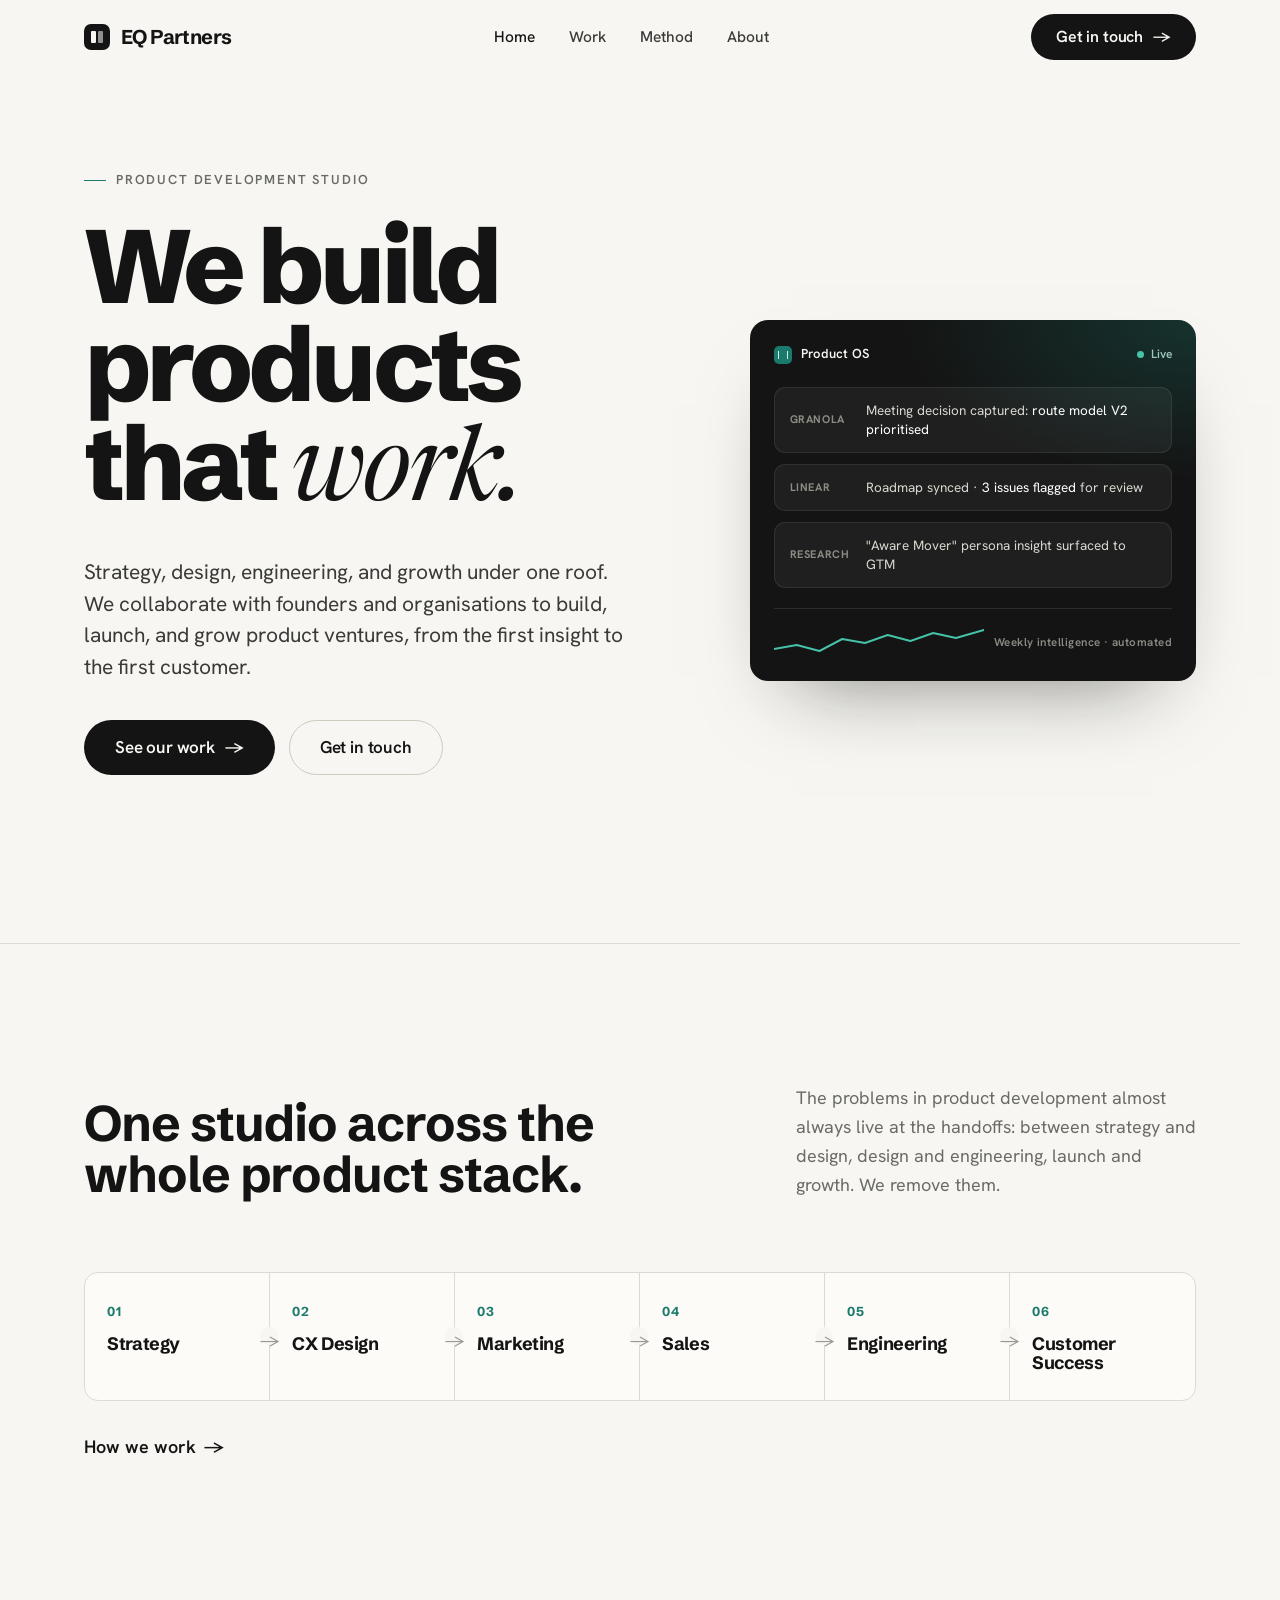
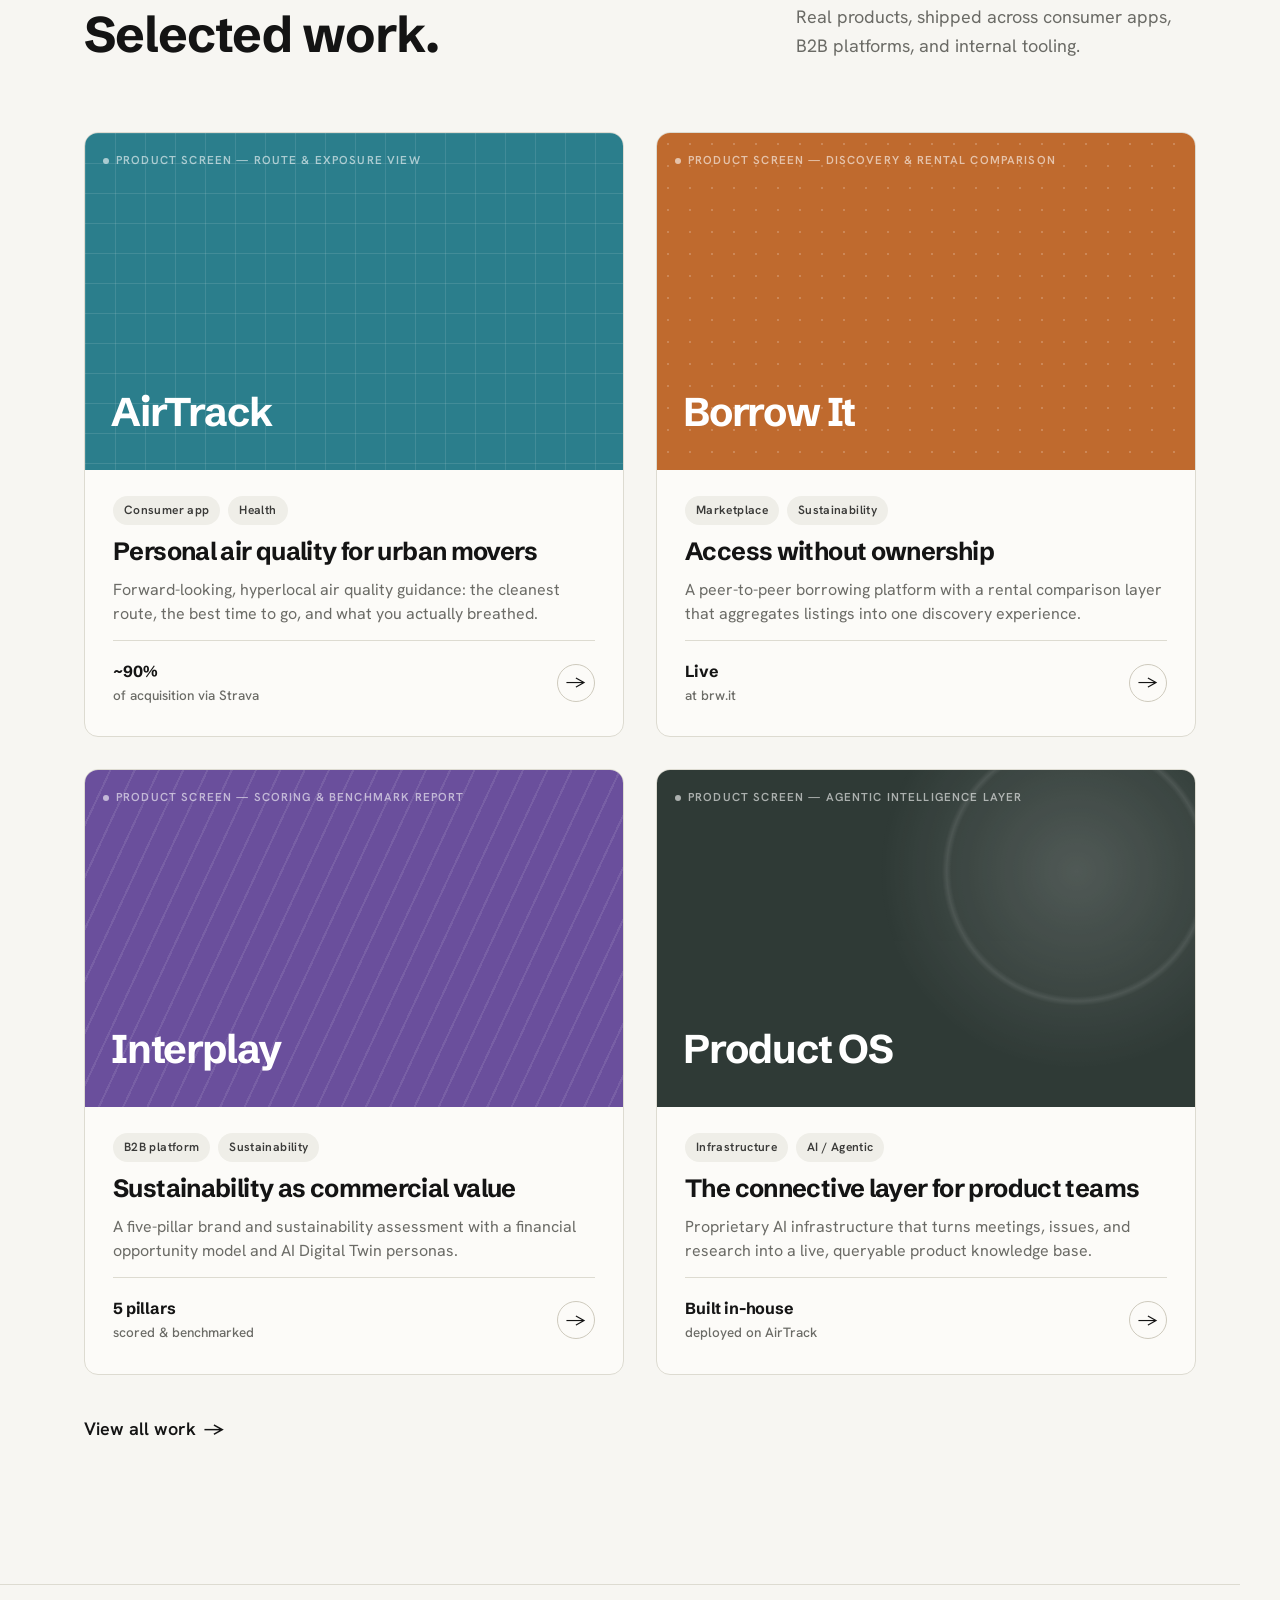
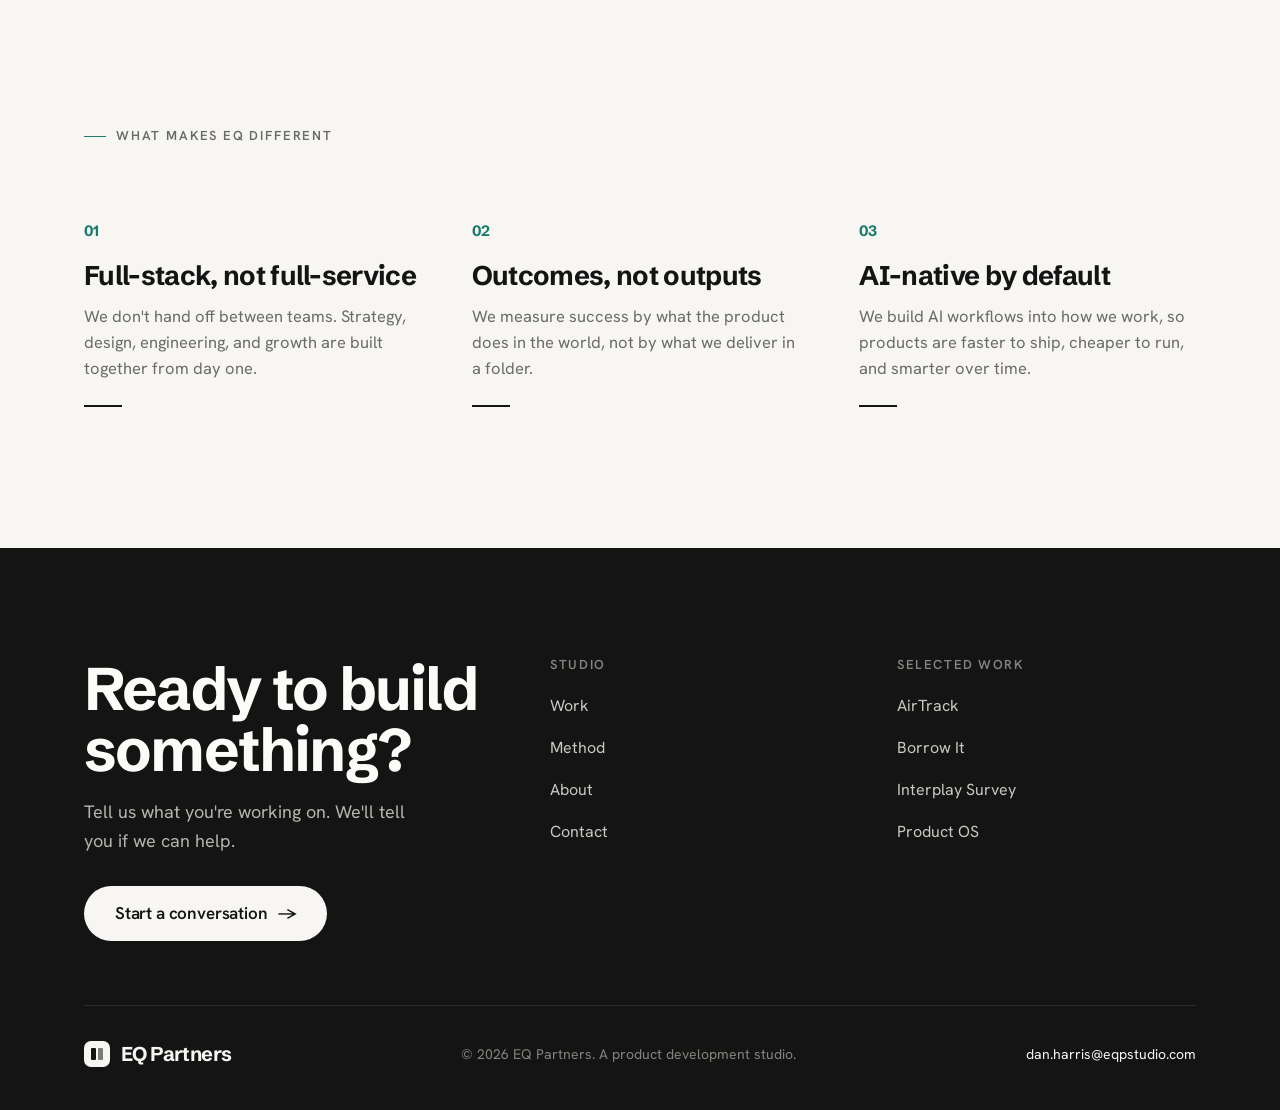
==== EQ Partners/index.html @ 083a10ff "Remove all em dashes from copy across all pages Replace with commas, colons, semicolons, or parenthe" ====
<!DOCTYPE html>
<html lang="en">
<head>
<meta charset="UTF-8" />
<meta name="viewport" content="width=device-width, initial-scale=1.0" />
<title>EQ Partners | Product Development Studio</title>
<meta name="description" content="EQ Partners is a product development studio. We collaborate with founders and organisations to build, launch, and grow product ventures, from the first insight to the first customer." />
<link rel="preconnect" href="https://fonts.googleapis.com" />
<link rel="preconnect" href="https://fonts.gstatic.com" crossorigin />
<link href="https://fonts.googleapis.com/css2?family=Schibsted+Grotesk:wght@400;500;600;700;800&family=Hanken+Grotesk:wght@400;500;600;700&family=Newsreader:ital,opsz,wght@1,6..72,400;1,6..72,500&display=swap" rel="stylesheet" />
<link rel="stylesheet" href="styles.css" />
<style>
/* ---------- HERO ---------- */
.hero { padding-top: clamp(40px, 7vw, 86px); padding-bottom: clamp(56px, 8vw, 104px); }
.hero-grid { display: grid; grid-template-columns: 1.32fr 1fr; gap: clamp(40px, 6vw, 88px); align-items: center; }
.hero h1 { font-size: clamp(46px, 8.2vw, 104px); font-weight: 800; letter-spacing: -0.045em; line-height: 0.95; margin: 26px 0 0; }
.hero h1 .em { font-family: var(--serif); font-style: italic; font-weight: 400; letter-spacing: -0.02em; }
.hero .sub { font-size: clamp(18px, 2.1vw, 21px); color: var(--ink-2); max-width: 46ch; margin-top: 30px; line-height: 1.5; }
.hero .cta-row { display: flex; gap: 14px; margin-top: 38px; flex-wrap: wrap; }
.hero .trust { margin-top: 42px; display: flex; align-items: center; gap: 14px; flex-wrap: wrap; font-size: 14.5px; color: var(--ink-3); }
.hero .trust .dot { width: 7px; height: 7px; border-radius: 50%; background: var(--accent); box-shadow: 0 0 0 4px var(--accent-soft); }
.hero .trust b { color: var(--ink-2); font-weight: 600; }

/* abstract Product OS panel */
.os-panel {
  background: var(--ink); color: var(--paper); border-radius: 18px;
  padding: 24px; box-shadow: 0 40px 80px -44px rgba(20,20,20,.55);
  position: relative; overflow: hidden;
}
.os-panel::after { content: ""; position: absolute; inset: 0; background: radial-gradient(120% 80% at 100% 0%, rgba(26,122,107,.30), transparent 55%); pointer-events: none; }
.os-head { display: flex; align-items: center; justify-content: space-between; position: relative; z-index: 1; }
.os-head .t { display: flex; align-items: center; gap: 9px; font-size: 13px; font-weight: 600; letter-spacing: .02em; }
.os-head .t .ic { width: 18px; height: 18px; border-radius: 5px; background: var(--accent); position: relative; }
.os-head .t .ic::before { content:""; position:absolute; inset:5px 4px; border-left:1.5px solid #fff; border-right:1.5px solid #fff; opacity:.85; }
.os-live { display: flex; align-items: center; gap: 7px; font-size: 12px; color: #9fc7bd; font-weight: 600; }
.os-live .pulse { width: 7px; height: 7px; border-radius: 50%; background: #46c2a8; box-shadow: 0 0 0 0 rgba(70,194,168,.6); animation: pulse 2.4s infinite; }
@keyframes pulse { 0%{box-shadow:0 0 0 0 rgba(70,194,168,.55)} 70%{box-shadow:0 0 0 8px rgba(70,194,168,0)} 100%{box-shadow:0 0 0 0 rgba(70,194,168,0)} }
.os-rows { margin-top: 22px; display: flex; flex-direction: column; gap: 11px; position: relative; z-index: 1; }
.os-row { display: flex; align-items: center; gap: 12px; padding: 13px 15px; background: rgba(255,255,255,.05); border: 1px solid rgba(255,255,255,.08); border-radius: 11px; }
.os-row .src { font-size: 11px; font-weight: 700; letter-spacing: .05em; color: #8c8c84; width: 64px; flex: none; text-transform: uppercase; }
.os-row .txt { font-size: 13.5px; color: #d8d7cf; line-height: 1.4; }
.os-row .txt em { font-style: normal; color: #fff; }
.os-foot { margin-top: 20px; padding-top: 18px; border-top: 1px solid rgba(255,255,255,.10); display: flex; align-items: center; gap: 10px; position: relative; z-index: 1; }
.os-spark { flex: 1; height: 30px; }
.os-foot .label { font-size: 11.5px; color: #8c8c84; font-weight: 600; letter-spacing: .04em; }

/* ---------- METHOD PREVIEW ---------- */
.pipeline { display: grid; grid-template-columns: repeat(6, 1fr); gap: 0; margin-top: 16px; border: 1px solid var(--line); border-radius: var(--radius); overflow: hidden; background: var(--white); }
.pipe-step { padding: 28px 22px; border-right: 1px solid var(--line); position: relative; transition: background .3s; }
.pipe-step:last-child { border-right: 0; }
.pipe-step:hover { background: var(--paper-2); }
.pipe-step .n { font-family: var(--display); font-size: 13px; font-weight: 700; color: var(--accent); letter-spacing: .04em; }
.pipe-step h4 { font-size: 18px; margin-top: 14px; letter-spacing: -0.02em; }
.pipe-step .arrow-c { position: absolute; right: -9px; top: 50%; transform: translateY(-50%); z-index: 2; width: 18px; height: 18px; border-radius: 50%; background: var(--paper); display: grid; place-items: center; color: var(--ink-4); }
.pipe-step:last-child .arrow-c { display: none; }

/* ---------- DIFFERENTIATORS ---------- */
.diffs { display: grid; grid-template-columns: repeat(3, 1fr); gap: clamp(28px, 4vw, 56px); }
.diff .dn { font-family: var(--display); font-weight: 700; font-size: 15px; color: var(--accent); }
.diff h3 { font-size: clamp(22px, 2.4vw, 27px); margin-top: 18px; letter-spacing: -0.025em; line-height: 1.1; }
.diff p { color: var(--ink-3); margin-top: 14px; font-size: 16.5px; line-height: 1.55; }
.diff .hr { height: 2px; width: 38px; background: var(--ink); margin-top: 24px; }

@media (max-width: 980px) {
  .hero-grid { grid-template-columns: 1fr; }
  .os-panel { max-width: 460px; }
  .pipeline { grid-template-columns: repeat(3, 1fr); }
  .pipe-step:nth-child(3) .arrow-c { display: none; }
  .pipe-step:nth-child(3n) { border-right: 0; }
  .diffs { grid-template-columns: 1fr; gap: 40px; }
}
@media (max-width: 560px) {
  .pipeline { grid-template-columns: repeat(2, 1fr); }
  .pipe-step:nth-child(2n) { border-right: 0; }
  .pipe-step .arrow-c { display: none; }
}
</style>
</head>
<body>

<!-- ============ HEADER ============ -->
<header class="site-header">
  <nav class="nav wrap">
    <a class="brand" href="index.html" aria-label="EQ Partners home">
      <span class="mark" aria-hidden="true"></span> EQ Partners
    </a>
    <div class="nav-links">
      <a class="navitem active" href="index.html">Home</a>
      <a class="navitem" href="work.html">Work</a>
      <a class="navitem" href="method.html">Method</a>
      <a class="navitem" href="about.html">About</a>
    </div>
    <div class="nav-right">
      <a class="btn btn-primary" href="contact.html">Get in touch <span class="arrow">→</span></a>
      <button class="nav-toggle" aria-label="Toggle menu"><span></span></button>
    </div>
  </nav>
</header>

<main>

<!-- ============ HERO ============ -->
<section class="hero wrap" data-screen-label="Home — Hero">
  <div class="hero-grid">
    <div class="hero-copy">
      <span class="eyebrow reveal">Product Development Studio</span>
      <h1 class="reveal" data-delay="1">We build products that <span class="em">work.</span></h1>
      <p class="sub reveal" data-delay="2">Strategy, design, engineering, and growth under one roof. We collaborate with founders and organisations to build, launch, and grow product ventures, from the first insight to the first customer.</p>
      <div class="cta-row reveal" data-delay="3">
        <a class="btn btn-primary btn-lg" href="work.html">See our work <span class="arrow">→</span></a>
        <a class="btn btn-ghost btn-lg" href="contact.html">Get in touch</a>
      </div>
      <div class="trust reveal" data-delay="4">
        <span class="dot"></span>
        <span>Selected work: <b>Borrow It · AirTrack · Interplay · Product OS</b></span>
      </div>
    </div>

    <div class="hero-visual reveal" data-delay="2">
      <div class="os-panel" aria-hidden="true">
        <div class="os-head">
          <div class="t"><span class="ic"></span> Product OS</div>
          <div class="os-live"><span class="pulse"></span> Live</div>
        </div>
        <div class="os-rows">
          <div class="os-row"><span class="src">Granola</span><span class="txt">Meeting decision captured: <em>route model V2 prioritised</em></span></div>
          <div class="os-row"><span class="src">Linear</span><span class="txt">Roadmap synced · <em>3 issues flagged</em> for review</span></div>
          <div class="os-row"><span class="src">Research</span><span class="txt">"Aware Mover" persona insight surfaced to GTM</span></div>
        </div>
        <div class="os-foot">
          <svg class="os-spark" viewBox="0 0 240 30" preserveAspectRatio="none">
            <polyline fill="none" stroke="#46c2a8" stroke-width="2" stroke-linecap="round" stroke-linejoin="round"
              points="0,22 26,18 52,24 78,12 104,16 130,8 156,14 182,6 208,11 240,3" />
          </svg>
          <span class="label">Weekly intelligence · automated</span>
        </div>
      </div>
    </div>
  </div>
</section>

<hr class="divider wrap" style="max-width:var(--maxw)" />

<!-- ============ METHOD PREVIEW ============ -->
<section class="section wrap" data-screen-label="Home — Method">
  <div class="sec-head">
    <h2 class="reveal">One studio across the whole product stack.</h2>
    <p class="lead reveal" data-delay="1">The problems in product development almost always live at the handoffs: between strategy and design, design and engineering, launch and growth. We remove them.</p>
  </div>
  <div class="pipeline reveal" data-delay="1">
    <div class="pipe-step"><div class="n">01</div><h4>Strategy</h4><div class="arrow-c">→</div></div>
    <div class="pipe-step"><div class="n">02</div><h4>CX Design</h4><div class="arrow-c">→</div></div>
    <div class="pipe-step"><div class="n">03</div><h4>Marketing</h4><div class="arrow-c">→</div></div>
    <div class="pipe-step"><div class="n">04</div><h4>Sales</h4><div class="arrow-c">→</div></div>
    <div class="pipe-step"><div class="n">05</div><h4>Engineering</h4><div class="arrow-c">→</div></div>
    <div class="pipe-step"><div class="n">06</div><h4>Customer Success</h4></div>
  </div>
  <div style="margin-top:32px" class="reveal"><a class="tlink" href="method.html">How we work <span class="arrow">→</span></a></div>
</section>

<!-- ============ SELECTED WORK ============ -->
<section class="section wrap" style="padding-top:0" data-screen-label="Home — Work">
  <div class="sec-head">
    <h2 class="reveal">Selected work.</h2>
    <p class="lead reveal" data-delay="1">Real products, shipped across consumer apps, B2B platforms, and internal tooling.</p>
  </div>
  <div class="work-grid">

    <a class="work-card reveal" href="airtrack.html" style="--prod:var(--airtrack)" data-delay="1">
      <div class="work-thumb">
        <span class="ph-label">Product screen — route &amp; exposure view</span>
        <div class="thumb-art art-grid"></div>
        <span class="wm">AirTrack</span>
      </div>
      <div class="work-body">
        <div class="work-tags"><span class="tag">Consumer app</span><span class="tag">Health</span></div>
        <h3>Personal air quality for urban movers</h3>
        <p class="desc">Forward-looking, hyperlocal air quality guidance: the cleanest route, the best time to go, and what you actually breathed.</p>
        <div class="work-foot">
          <span class="work-metric">~90%<span>of acquisition via Strava</span></span>
          <span class="go">→</span>
        </div>
      </div>
    </a>

    <a class="work-card reveal" href="work.html" style="--prod:var(--borrow)" data-delay="2">
      <div class="work-thumb">
        <span class="ph-label">Product screen — discovery &amp; rental comparison</span>
        <div class="thumb-art art-dots"></div>
        <span class="wm">Borrow It</span>
      </div>
      <div class="work-body">
        <div class="work-tags"><span class="tag">Marketplace</span><span class="tag">Sustainability</span></div>
        <h3>Access without ownership</h3>
        <p class="desc">A peer-to-peer borrowing platform with a rental comparison layer that aggregates listings into one discovery experience.</p>
        <div class="work-foot">
          <span class="work-metric">Live<span>at brw.it</span></span>
          <span class="go">→</span>
        </div>
      </div>
    </a>

    <a class="work-card reveal" href="work.html" style="--prod:var(--interplay)" data-delay="1">
      <div class="work-thumb">
        <span class="ph-label">Product screen — scoring &amp; benchmark report</span>
        <div class="thumb-art art-lines"></div>
        <span class="wm">Interplay</span>
      </div>
      <div class="work-body">
        <div class="work-tags"><span class="tag">B2B platform</span><span class="tag">Sustainability</span></div>
        <h3>Sustainability as commercial value</h3>
        <p class="desc">A five-pillar brand and sustainability assessment with a financial opportunity model and AI Digital Twin personas.</p>
        <div class="work-foot">
          <span class="work-metric">5 pillars<span>scored &amp; benchmarked</span></span>
          <span class="go">→</span>
        </div>
      </div>
    </a>

    <a class="work-card reveal" href="work.html" style="--prod:var(--os)" data-delay="2">
      <div class="work-thumb">
        <span class="ph-label">Product screen — agentic intelligence layer</span>
        <div class="thumb-art art-rings"></div>
        <span class="wm">Product OS</span>
      </div>
      <div class="work-body">
        <div class="work-tags"><span class="tag">Infrastructure</span><span class="tag">AI / Agentic</span></div>
        <h3>The connective layer for product teams</h3>
        <p class="desc">Proprietary AI infrastructure that turns meetings, issues, and research into a live, queryable product knowledge base.</p>
        <div class="work-foot">
          <span class="work-metric">Built in-house<span>deployed on AirTrack</span></span>
          <span class="go">→</span>
        </div>
      </div>
    </a>

  </div>
  <div style="margin-top:40px" class="reveal"><a class="tlink" href="work.html">View all work <span class="arrow">→</span></a></div>
</section>

<hr class="divider wrap" style="max-width:var(--maxw)" />

<!-- ============ DIFFERENTIATORS ============ -->
<section class="section wrap" data-screen-label="Home — Differentiators">
  <div class="sec-head">
    <span class="eyebrow reveal">What makes EQ different</span>
  </div>
  <div class="diffs">
    <div class="diff reveal" data-delay="1">
      <div class="dn">01</div>
      <h3>Full-stack, not full-service</h3>
      <p>We don't hand off between teams. Strategy, design, engineering, and growth are built together from day one.</p>
      <div class="hr"></div>
    </div>
    <div class="diff reveal" data-delay="2">
      <div class="dn">02</div>
      <h3>Outcomes, not outputs</h3>
      <p>We measure success by what the product does in the world, not by what we deliver in a folder.</p>
      <div class="hr"></div>
    </div>
    <div class="diff reveal" data-delay="3">
      <div class="dn">03</div>
      <h3>AI-native by default</h3>
      <p>We build AI workflows into how we work, so products are faster to ship, cheaper to run, and smarter over time.</p>
      <div class="hr"></div>
    </div>
  </div>
</section>

</main>

<!-- ============ FOOTER ============ -->
<footer class="site-footer">
  <div class="wrap">
    <div class="footer-top">
      <div class="footer-cta">
        <h2>Ready to build something?</h2>
        <p>Tell us what you're working on. We'll tell you if we can help.</p>
        <a class="btn btn-primary btn-lg" href="contact.html">Start a conversation <span class="arrow">→</span></a>
      </div>
      <div class="footer-col">
        <h4>Studio</h4>
        <ul>
          <li><a href="work.html">Work</a></li>
          <li><a href="method.html">Method</a></li>
          <li><a href="about.html">About</a></li>
          <li><a href="contact.html">Contact</a></li>
        </ul>
      </div>
      <div class="footer-col">
        <h4>Selected work</h4>
        <ul>
          <li><a href="airtrack.html">AirTrack</a></li>
          <li><a href="work.html">Borrow It</a></li>
          <li><a href="work.html">Interplay Survey</a></li>
          <li><a href="work.html">Product OS</a></li>
        </ul>
      </div>
    </div>
    <div class="footer-bottom">
      <a class="brand" href="index.html"><span class="mark" aria-hidden="true"></span> EQ Partners</a>
      <span>© 2026 EQ Partners. A product development studio.</span>
      <a href="mailto:dan.harris@eqpstudio.com">dan.harris@eqpstudio.com</a>
    </div>
  </div>
</footer>

<script src="site.js"></script>
</body>
</html>
---- EQ Partners/styles.css ----
/* =========================================================
   EQ Partners — shared stylesheet
   Type: Schibsted Grotesk (display) · Hanken Grotesk (body)
         · Newsreader italic (editorial)
   ========================================================= */

:root {
  /* Core palette */
  --ink:        #141414;
  --ink-2:      #3a3a38;
  --ink-3:      #6b6b66;
  --ink-4:      #9a9a92;
  --paper:      #f7f6f2;
  --paper-2:    #efeee8;
  --paper-3:    #e6e4dc;
  --line:       #dddbd1;
  --line-2:     #cecabd;
  --white:      #fcfbf8;

  /* Accent — muted teal */
  --accent:     #1a7a6b;
  --accent-ink: #0f5a4e;
  --accent-soft:#e2efe9;

  /* Per-product hues */
  --borrow:   #bf6a2e;   /* warm amber  */
  --airtrack: #2b7e8c;   /* air cyan    */
  --interplay:#6a4f9c;   /* plum        */
  --os:       #2f3a36;   /* graphite    */

  /* Type */
  --display: "Schibsted Grotesk", system-ui, sans-serif;
  --body:    "Hanken Grotesk", system-ui, sans-serif;
  --serif:   "Newsreader", Georgia, serif;

  /* Layout */
  --maxw: 1240px;
  --gut:  clamp(20px, 5vw, 64px);
  --radius: 14px;

  --ease: cubic-bezier(0.22, 1, 0.36, 1);
}

*, *::before, *::after { box-sizing: border-box; }

html { -webkit-text-size-adjust: 100%; scroll-behavior: smooth; }

body {
  margin: 0;
  font-family: var(--body);
  background: var(--paper);
  color: var(--ink);
  font-size: 18px;
  line-height: 1.6;
  font-weight: 400;
  -webkit-font-smoothing: antialiased;
  text-rendering: optimizeLegibility;
}

::selection { background: var(--accent); color: #fff; }

img { max-width: 100%; display: block; }
a { color: inherit; text-decoration: none; }

h1, h2, h3, h4 {
  font-family: var(--display);
  font-weight: 700;
  letter-spacing: -0.02em;
  line-height: 1.02;
  margin: 0;
  text-wrap: balance;
}

p { margin: 0; text-wrap: pretty; }

/* ---------- Layout helpers ---------- */
.wrap { max-width: var(--maxw); margin-inline: auto; padding-inline: var(--gut); }
.section { padding-block: clamp(72px, 11vw, 150px); }

.eyebrow {
  font-family: var(--body);
  font-size: 13px;
  font-weight: 600;
  letter-spacing: 0.14em;
  text-transform: uppercase;
  color: var(--ink-3);
  display: inline-flex;
  align-items: center;
  gap: 10px;
}
.eyebrow::before {
  content: "";
  width: 22px; height: 1.5px;
  background: var(--accent);
  display: inline-block;
}

/* ---------- Buttons ---------- */
.btn {
  display: inline-flex;
  align-items: center;
  gap: 10px;
  font-family: var(--body);
  font-weight: 600;
  font-size: 16px;
  letter-spacing: -0.01em;
  padding: 14px 24px;
  border-radius: 100px;
  border: 1.5px solid transparent;
  cursor: pointer;
  transition: transform .35s var(--ease), background .25s, color .25s, border-color .25s;
  line-height: 1;
}
.btn .arrow { transition: transform .35s var(--ease); }
.btn:hover .arrow { transform: translateX(4px); }
.btn-primary { background: var(--ink); color: var(--paper); }
.btn-primary:hover { background: var(--accent-ink); }
.btn-ghost { background: transparent; color: var(--ink); border-color: var(--line-2); }
.btn-ghost:hover { border-color: var(--ink); }
.btn-lg { padding: 18px 30px; font-size: 17px; }
.btn { white-space: nowrap; }

/* Text link with animated underline */
.tlink {
  display: inline-flex;
  align-items: center;
  gap: 8px;
  font-weight: 600;
  color: var(--ink);
  position: relative;
}
.tlink .arrow { transition: transform .35s var(--ease); }
.tlink::after {
  content: ""; position: absolute; left: 0; bottom: -3px;
  width: 100%; height: 1.5px; background: currentColor;
  transform: scaleX(0); transform-origin: left;
  transition: transform .4s var(--ease);
}
.tlink:hover::after { transform: scaleX(1); }
.tlink:hover .arrow { transform: translateX(4px); }

/* ============================================================
   HEADER
   ============================================================ */
.site-header {
  position: sticky; top: 0; z-index: 100;
  background: color-mix(in srgb, var(--paper) 82%, transparent);
  backdrop-filter: blur(14px);
  -webkit-backdrop-filter: blur(14px);
  border-bottom: 1px solid transparent;
  transition: border-color .3s, background .3s;
}
.site-header.scrolled { border-bottom-color: var(--line); }
.nav {
  display: flex; align-items: center; justify-content: space-between;
  height: 74px;
}
.brand {
  display: flex; align-items: center; gap: 11px;
  font-family: var(--display);
  font-weight: 700; font-size: 20px; letter-spacing: -0.03em;
}
.brand .mark {
  width: 26px; height: 26px; border-radius: 7px;
  background: var(--ink); position: relative; flex: none;
}
.brand .mark::before, .brand .mark::after {
  content: ""; position: absolute; background: var(--paper);
}
.brand .mark::before { left: 7px; top: 7px; width: 5px; height: 12px; border-radius: 1px; }
.brand .mark::after  { left: 14px; top: 7px; width: 5px; height: 12px; border-radius: 1px; opacity: .55; }

.nav-links { display: flex; align-items: center; gap: 6px; }
.nav-links a.navitem {
  padding: 9px 14px; border-radius: 100px;
  font-weight: 500; font-size: 15.5px; color: var(--ink-2);
  transition: color .2s, background .2s;
}
.nav-links a.navitem:hover { color: var(--ink); background: var(--paper-2); }
.nav-links a.navitem.active { color: var(--ink); }
.nav-right { display: flex; align-items: center; gap: 18px; }

.nav-toggle {
  display: none; background: none; border: none; cursor: pointer;
  width: 42px; height: 42px; align-items: center; justify-content: center;
}
.nav-toggle span { position: relative; width: 20px; height: 1.6px; background: var(--ink); display: block; transition: .3s; }
.nav-toggle span::before, .nav-toggle span::after {
  content: ""; position: absolute; left: 0; width: 20px; height: 1.6px; background: var(--ink); transition: .3s;
}
.nav-toggle span::before { top: -6px; }
.nav-toggle span::after { top: 6px; }
body.menu-open .nav-toggle span { background: transparent; }
body.menu-open .nav-toggle span::before { top: 0; transform: rotate(45deg); }
body.menu-open .nav-toggle span::after { top: 0; transform: rotate(-45deg); }

/* ============================================================
   FOOTER
   ============================================================ */
.site-footer {
  background: var(--ink);
  color: var(--paper);
  padding-block: clamp(64px, 9vw, 110px) 40px;
}
.site-footer a { color: var(--paper); }
.footer-top {
  display: grid; grid-template-columns: 1.4fr 1fr 1fr; gap: 48px;
  padding-bottom: 64px; border-bottom: 1px solid #2c2c2a;
}
.footer-cta h2 { font-size: clamp(34px, 5vw, 60px); color: var(--white); letter-spacing: -0.03em; }
.footer-cta p { color: #b6b5ad; margin-top: 18px; max-width: 34ch; }
.footer-cta .btn-primary { background: var(--paper); color: var(--ink); margin-top: 30px; }
.footer-cta .btn-primary:hover { background: var(--accent); color: #fff; }
.footer-col h4 { font-family: var(--body); font-size: 13px; letter-spacing: .12em; text-transform: uppercase; color: #84847d; font-weight: 600; margin-bottom: 20px; }
.footer-col ul { list-style: none; margin: 0; padding: 0; display: flex; flex-direction: column; gap: 13px; }
.footer-col a { color: #c9c8c0; font-size: 16px; transition: color .2s; }
.footer-col a:hover { color: var(--white); }
.footer-bottom {
  display: flex; justify-content: space-between; align-items: center;
  padding-top: 32px; flex-wrap: wrap; gap: 16px;
  color: #84847d; font-size: 14px;
}
.footer-bottom .brand { color: var(--paper); }
.footer-bottom .brand .mark { background: var(--paper); }
.footer-bottom .brand .mark::before, .footer-bottom .brand .mark::after { background: var(--ink); }

/* ============================================================
   REVEAL ANIMATION
   ============================================================ */
.reveal { opacity: 0; transform: translateY(22px); transition: opacity .8s var(--ease), transform .8s var(--ease); }
.reveal.in { opacity: 1; transform: none; }
.reveal[data-delay="1"] { transition-delay: .08s; }
.reveal[data-delay="2"] { transition-delay: .16s; }
.reveal[data-delay="3"] { transition-delay: .24s; }
.reveal[data-delay="4"] { transition-delay: .32s; }
@media (prefers-reduced-motion: reduce) {
  .reveal { opacity: 1; transform: none; transition: none; }
  html { scroll-behavior: auto; }
}

/* ============================================================
   MOBILE NAV
   ============================================================ */
@media (max-width: 860px) {
  .nav-links {
    position: fixed; inset: 74px 0 auto 0;
    background: var(--paper); flex-direction: column; align-items: stretch;
    gap: 0; padding: 16px var(--gut) 30px;
    border-bottom: 1px solid var(--line);
    transform: translateY(-12px); opacity: 0; pointer-events: none;
    transition: .3s var(--ease);
  }
  body.menu-open .nav-links { transform: none; opacity: 1; pointer-events: auto; }
  .nav-links a.navitem { padding: 16px 6px; font-size: 19px; border-bottom: 1px solid var(--line); border-radius: 0; }
  .nav-right .btn { display: none; }
  .nav-toggle { display: inline-flex; }
}

/* ============================================================
   UTILITIES
   ============================================================ */
.muted { color: var(--ink-3); }
.serif-em { font-family: var(--serif); font-style: italic; font-weight: 400; letter-spacing: -0.01em; }
.divider { height: 1px; background: var(--line); border: 0; margin: 0; }

/* ============================================================
   SHARED COMPONENT: section heading row
   ============================================================ */
.sec-head { display: flex; justify-content: space-between; align-items: flex-end; gap: 24px; margin-bottom: clamp(40px, 6vw, 72px); flex-wrap: wrap; }
.sec-head h2 { font-size: clamp(30px, 4.2vw, 50px); max-width: 18ch; }
.sec-head .lead { color: var(--ink-3); max-width: 40ch; }

/* ============================================================
   SHARED COMPONENT: work cards grid
   ============================================================ */
.work-grid { display: grid; grid-template-columns: 1fr 1fr; gap: clamp(20px, 2.5vw, 32px); }
.work-card {
  position: relative; display: flex; flex-direction: column;
  background: var(--white); border: 1px solid var(--line);
  border-radius: var(--radius); overflow: hidden;
  transition: transform .5s var(--ease), box-shadow .5s var(--ease), border-color .3s;
}
.work-card:hover { transform: translateY(-5px); box-shadow: 0 24px 50px -28px rgba(20,20,20,.32); border-color: var(--line-2); }
.work-thumb {
  aspect-ratio: 16 / 10; position: relative; overflow: hidden;
  background: var(--prod, var(--ink));
  display: flex; align-items: flex-end; padding: 26px;
}
.work-thumb .ph-label {
  position: absolute; top: 18px; left: 18px;
  font-size: 11.5px; letter-spacing: .1em; text-transform: uppercase; font-weight: 600;
  color: rgba(255,255,255,.6); display: flex; align-items: center; gap: 7px;
}
.work-thumb .ph-label::before { content: ""; width: 6px; height: 6px; border-radius: 50%; background: currentColor; }
.work-thumb .thumb-art { position: absolute; inset: 0; opacity: .9; }
.work-thumb .wm {
  position: relative; font-family: var(--display); font-weight: 700;
  font-size: clamp(26px, 3.5vw, 40px); color: #fff; letter-spacing: -0.03em; z-index: 2;
}
.work-body { padding: 26px 28px 30px; display: flex; flex-direction: column; gap: 14px; flex: 1; }
.work-tags { display: flex; gap: 8px; flex-wrap: wrap; }
.tag {
  font-size: 12px; font-weight: 600; letter-spacing: .03em;
  padding: 5px 11px; border-radius: 100px; background: var(--paper-2); color: var(--ink-2);
}
.work-body h3 { font-size: 25px; letter-spacing: -0.025em; }
.work-body .desc { color: var(--ink-3); font-size: 16px; line-height: 1.5; }
.work-foot { margin-top: auto; padding-top: 18px; border-top: 1px solid var(--line); display: flex; justify-content: space-between; align-items: center; gap: 16px; }
.work-metric { font-family: var(--display); font-weight: 700; font-size: 16px; color: var(--ink); letter-spacing: -0.01em; }
.work-metric span { color: var(--ink-3); font-family: var(--body); font-weight: 500; font-size: 13.5px; display: block; letter-spacing: 0; }
.work-foot .go { width: 38px; height: 38px; border-radius: 50%; border: 1.5px solid var(--line-2); display: grid; place-items: center; transition: .35s var(--ease); flex: none; }
.work-card:hover .work-foot .go { background: var(--ink); border-color: var(--ink); color: var(--paper); transform: rotate(-45deg); }

/* Abstract thumb arts (CSS only — restrained) */
.art-lines { background-image: repeating-linear-gradient(115deg, rgba(255,255,255,.10) 0 2px, transparent 2px 22px); }
.art-dots { background-image: radial-gradient(rgba(255,255,255,.22) 1.3px, transparent 1.4px); background-size: 22px 22px; }
.art-grid { background-image: linear-gradient(rgba(255,255,255,.12) 1px, transparent 1px), linear-gradient(90deg, rgba(255,255,255,.12) 1px, transparent 1px); background-size: 30px 30px; }
.art-rings { background: radial-gradient(circle at 78% 30%, rgba(255,255,255,.18), transparent 42%), radial-gradient(circle at 78% 30%, transparent 26%, rgba(255,255,255,.10) 27%, transparent 28%); }

@media (max-width: 720px) { .work-grid { grid-template-columns: 1fr; } }

/* ============================================================
   CASE STUDY TEMPLATE
   ============================================================ */
.cs-hero { padding-top: clamp(40px, 6vw, 76px); padding-bottom: clamp(40px, 5vw, 64px); }
.cs-back { display: inline-flex; align-items: center; gap: 8px; font-weight: 600; font-size: 14.5px; color: var(--ink-3); transition: color .2s; }
.cs-back:hover { color: var(--ink); }
.cs-back .arrow { transition: transform .35s var(--ease); }
.cs-back:hover .arrow { transform: translateX(-4px); }
.cs-tags { display: flex; gap: 8px; flex-wrap: wrap; margin: 26px 0 0; }
.cs-hero h1 { font-size: clamp(40px, 6.5vw, 82px); font-weight: 800; letter-spacing: -0.04em; line-height: .98; margin-top: 22px; max-width: 16ch; }
.cs-hero .lede { font-size: clamp(19px, 2.2vw, 23px); color: var(--ink-2); max-width: 56ch; margin-top: 28px; line-height: 1.5; }

/* hero banner */
.cs-banner { aspect-ratio: 21 / 9; border-radius: var(--radius); margin-top: clamp(40px, 5vw, 64px); position: relative; overflow: hidden; background: var(--prod, var(--ink)); display: flex; align-items: flex-end; padding: clamp(24px, 4vw, 48px); }
.cs-banner .ph-label { position: absolute; top: 22px; left: 24px; font-size: 12px; letter-spacing: .1em; text-transform: uppercase; font-weight: 600; color: rgba(255,255,255,.62); display: flex; align-items: center; gap: 8px; }
.cs-banner .ph-label::before { content:""; width:7px; height:7px; border-radius:50%; background: currentColor; }
.cs-banner .wm { position: relative; z-index: 2; font-family: var(--display); font-weight: 800; font-size: clamp(40px, 8vw, 92px); color: #fff; letter-spacing: -0.04em; }
.cs-banner .thumb-art { position: absolute; inset: 0; }

/* meta bar */
.cs-meta { display: grid; grid-template-columns: repeat(4, 1fr); gap: 0; border: 1px solid var(--line); border-radius: var(--radius); overflow: hidden; background: var(--white); }
.cs-meta .m { padding: 24px 26px; border-right: 1px solid var(--line); }
.cs-meta .m:last-child { border-right: 0; }
.cs-meta .k { font-size: 12px; letter-spacing: .1em; text-transform: uppercase; font-weight: 600; color: var(--ink-4); }
.cs-meta .v { font-family: var(--display); font-weight: 600; font-size: 17px; margin-top: 9px; letter-spacing: -0.01em; line-height: 1.25; }

/* content body: two column with sticky aside */
.cs-body { display: grid; grid-template-columns: 1fr 320px; gap: clamp(40px, 6vw, 88px); align-items: start; }
.cs-block { margin-bottom: clamp(40px, 5vw, 64px); }
.cs-block:last-child { margin-bottom: 0; }
.cs-block .label { font-size: 13px; letter-spacing: .12em; text-transform: uppercase; font-weight: 600; color: var(--accent); margin-bottom: 18px; }
.cs-block h2 { font-size: clamp(26px, 3.2vw, 38px); letter-spacing: -0.03em; margin-bottom: 20px; max-width: 22ch; }
.cs-block p { color: var(--ink-2); font-size: 18px; line-height: 1.62; margin-bottom: 16px; max-width: 64ch; }
.cs-block p:last-child { margin-bottom: 0; }
.cs-disc { display: flex; flex-wrap: wrap; gap: 10px; margin-top: 24px; }
.cs-disc .tag { background: var(--white); border: 1px solid var(--line); }

.cs-aside { position: sticky; top: 100px; display: flex; flex-direction: column; gap: 14px; }
.cs-stat { background: var(--white); border: 1px solid var(--line); border-radius: 12px; padding: 22px 24px; }
.cs-stat .num { font-family: var(--display); font-weight: 700; font-size: 32px; letter-spacing: -0.03em; color: var(--ink); }
.cs-stat .num .accent { color: var(--prod, var(--accent)); }
.cs-stat .desc { color: var(--ink-3); font-size: 14.5px; margin-top: 6px; line-height: 1.4; }

/* outcomes list */
.outcomes { list-style: none; padding: 0; margin: 0; display: grid; gap: 0; }
.outcomes li { display: flex; gap: 18px; padding: 20px 0; border-top: 1px solid var(--line); align-items: baseline; }
.outcomes li:last-child { border-bottom: 1px solid var(--line); }
.outcomes .on { font-family: var(--display); font-weight: 700; font-size: 14px; color: var(--prod, var(--accent)); flex: none; width: 32px; }
.outcomes .ot { font-size: 18px; color: var(--ink); line-height: 1.45; }
.outcomes .ot span { color: var(--ink-3); }

/* pull quote */
.cs-quote { background: var(--ink); color: var(--paper); border-radius: var(--radius); padding: clamp(40px, 6vw, 72px); position: relative; overflow: hidden; }
.cs-quote::after { content:""; position:absolute; inset:0; background: radial-gradient(100% 120% at 0% 0%, color-mix(in srgb, var(--prod, var(--accent)) 32%, transparent), transparent 55%); }
.cs-quote blockquote { margin: 0; position: relative; z-index: 1; }
.cs-quote .q { font-family: var(--serif); font-style: italic; font-weight: 400; font-size: clamp(24px, 3.6vw, 38px); line-height: 1.3; letter-spacing: -0.01em; color: var(--white); max-width: 28ch; }
.cs-quote .cite { margin-top: 28px; font-family: var(--body); font-size: 15px; color: #b6b5ad; font-weight: 500; }

/* next project */
.cs-next { border-top: 1px solid var(--line); }
.cs-next a { display: flex; justify-content: space-between; align-items: center; padding: clamp(36px, 5vw, 60px) 0; gap: 24px; }
.cs-next .lbl { font-size: 13px; letter-spacing: .12em; text-transform: uppercase; color: var(--ink-4); font-weight: 600; }
.cs-next .nm { font-family: var(--display); font-weight: 700; font-size: clamp(32px, 5vw, 56px); letter-spacing: -0.03em; margin-top: 10px; transition: color .3s; }
.cs-next a:hover .nm { color: var(--accent); }
.cs-next .go { width: 56px; height: 56px; border-radius: 50%; border: 1.5px solid var(--line-2); display: grid; place-items: center; font-size: 22px; flex: none; transition: .35s var(--ease); }
.cs-next a:hover .go { background: var(--ink); border-color: var(--ink); color: var(--paper); transform: rotate(-45deg); }

@media (max-width: 900px) {
  .cs-meta { grid-template-columns: 1fr 1fr; }
  .cs-meta .m:nth-child(2) { border-right: 0; }
  .cs-meta .m:nth-child(1), .cs-meta .m:nth-child(2) { border-bottom: 1px solid var(--line); }
  .cs-body { grid-template-columns: 1fr; gap: 40px; }
  .cs-aside { position: static; flex-direction: row; flex-wrap: wrap; }
  .cs-aside .cs-stat { flex: 1; min-width: 180px; }
}
@media (max-width: 520px) {
  .cs-meta { grid-template-columns: 1fr; }
  .cs-meta .m { border-right: 0; border-bottom: 1px solid var(--line); }
  .cs-meta .m:last-child { border-bottom: 0; }
}
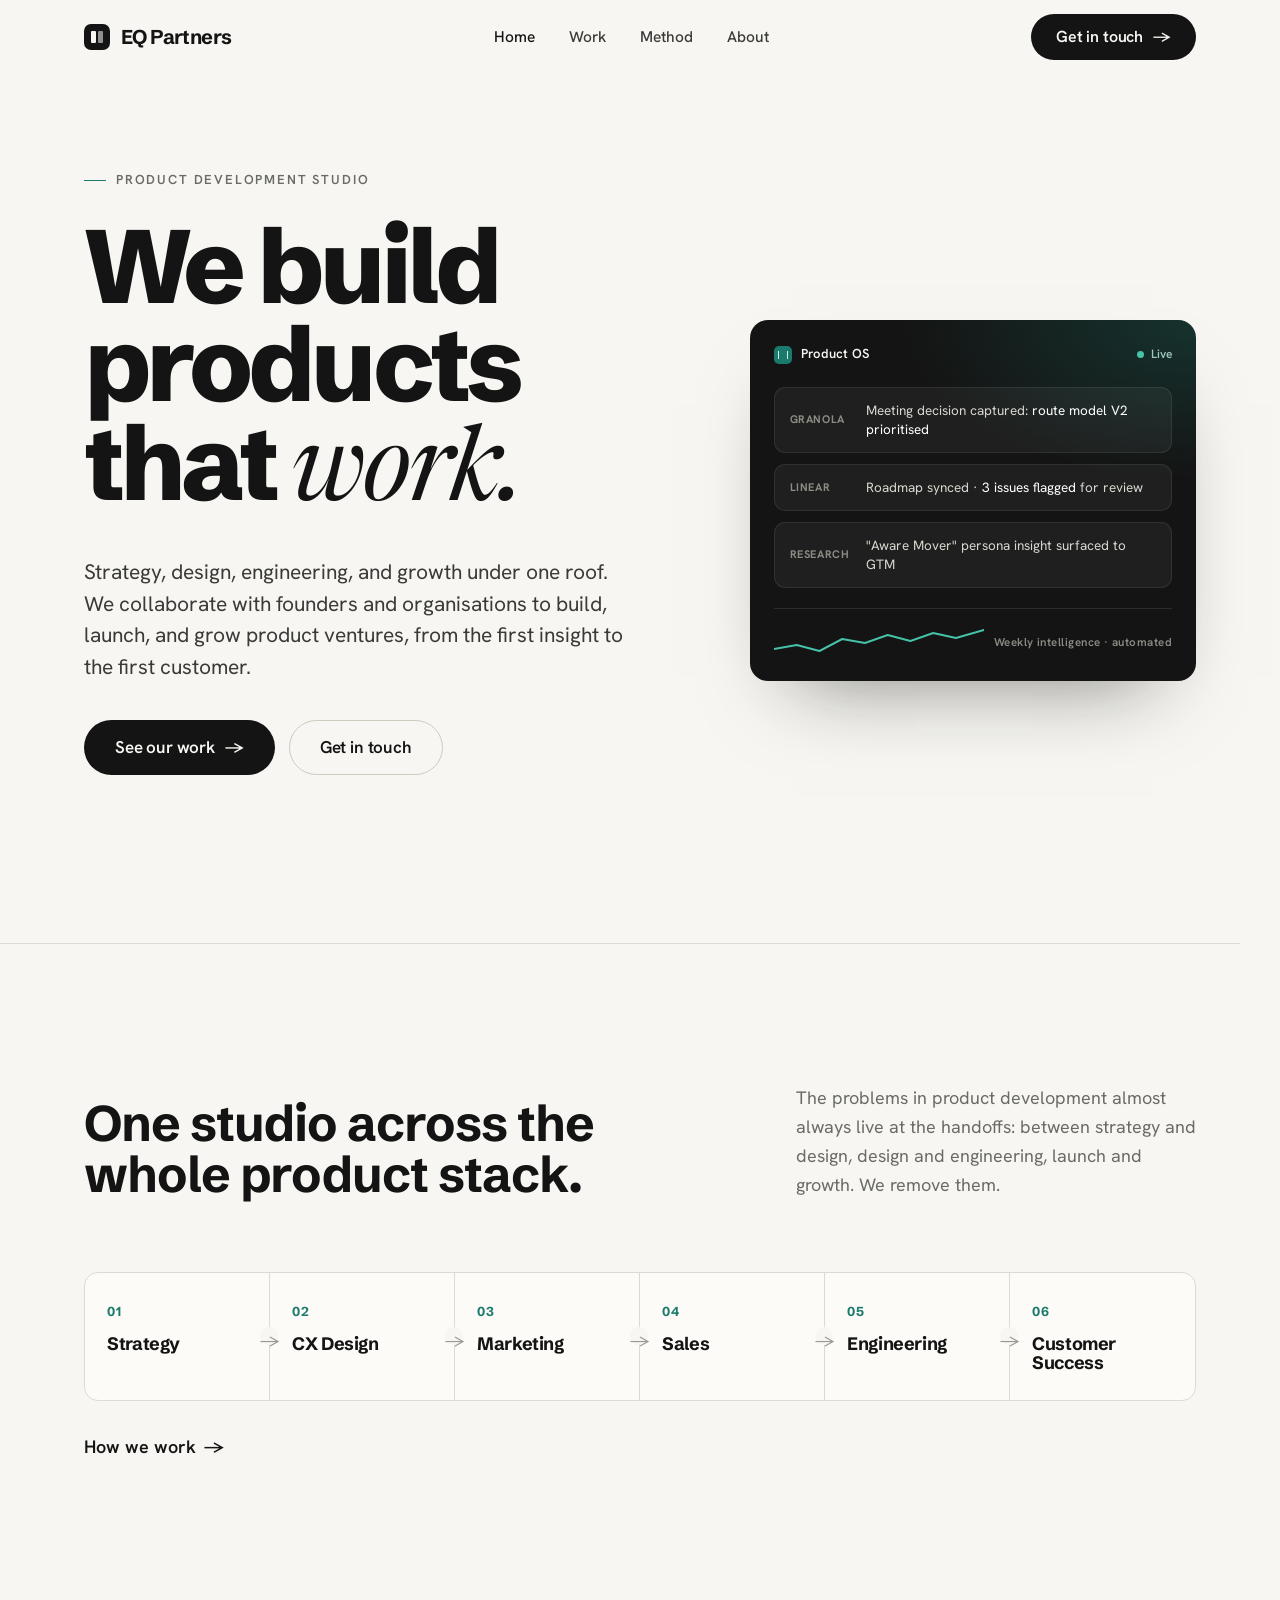
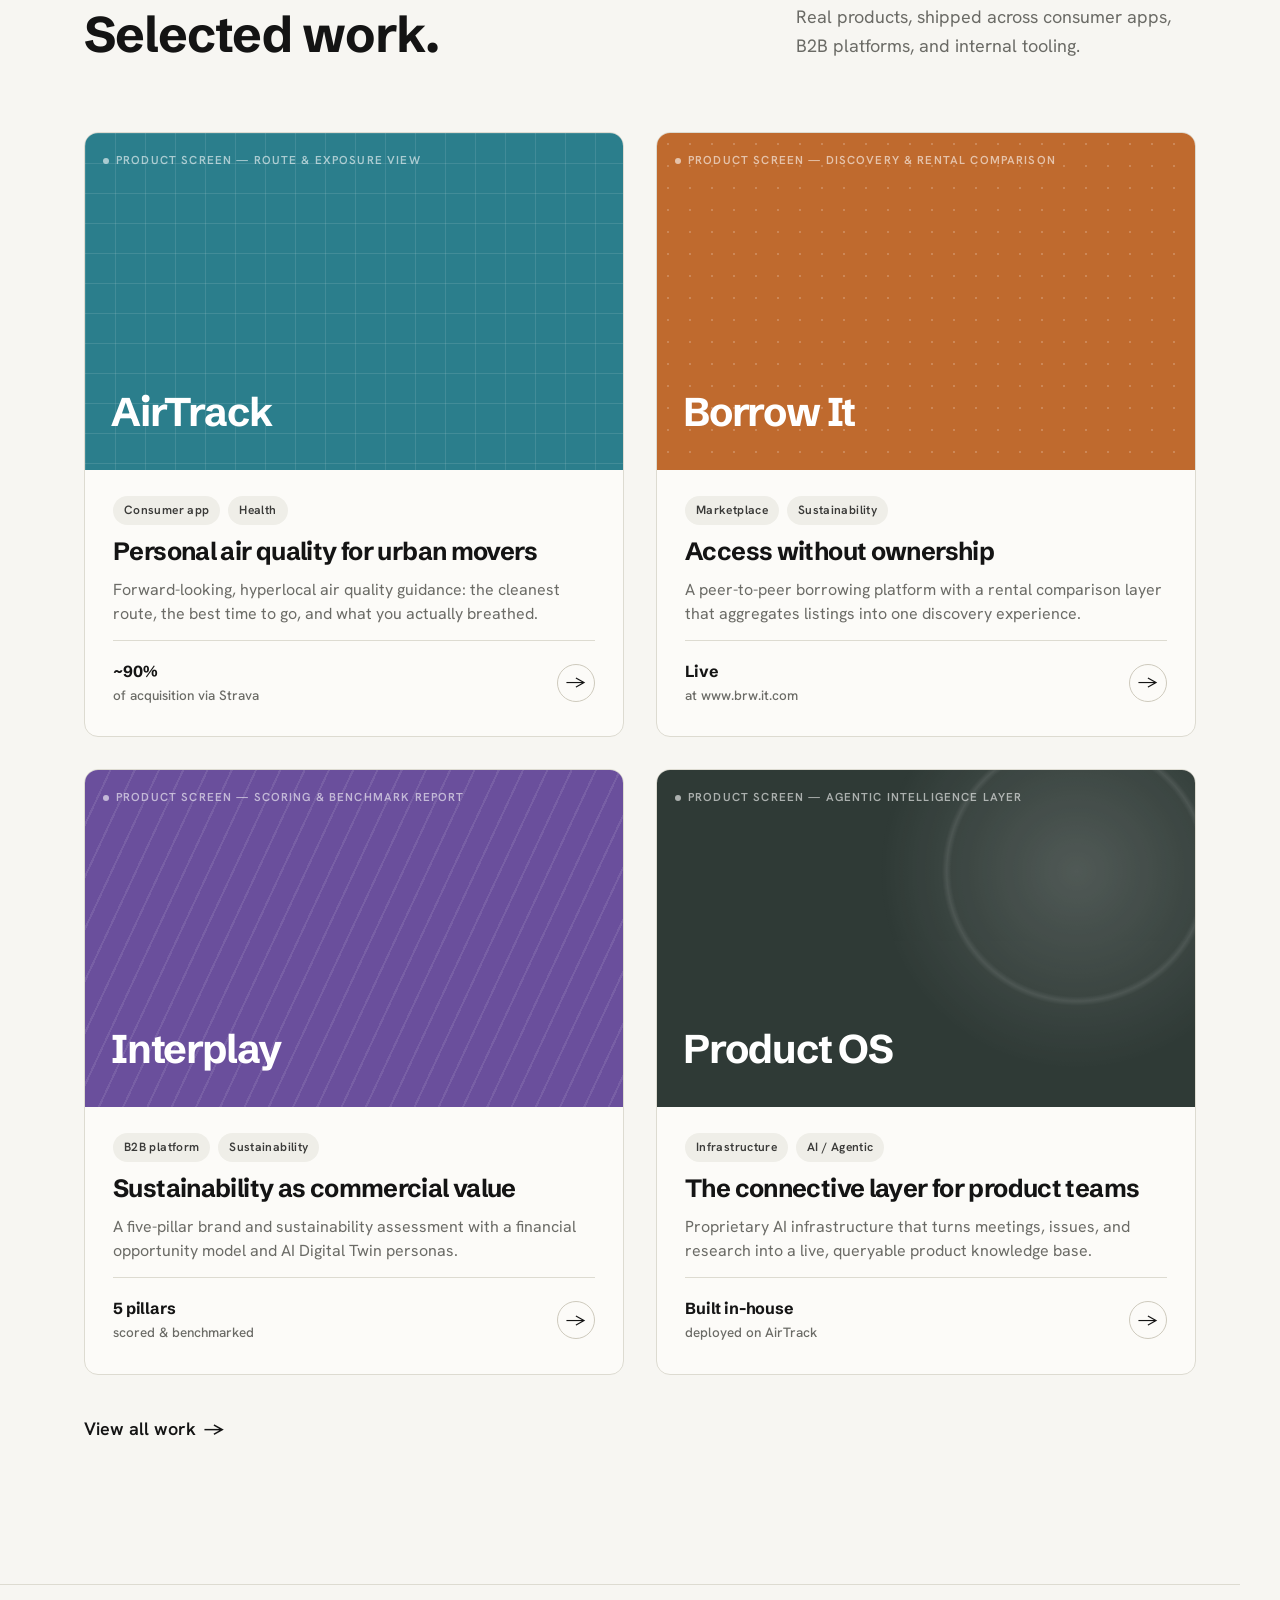
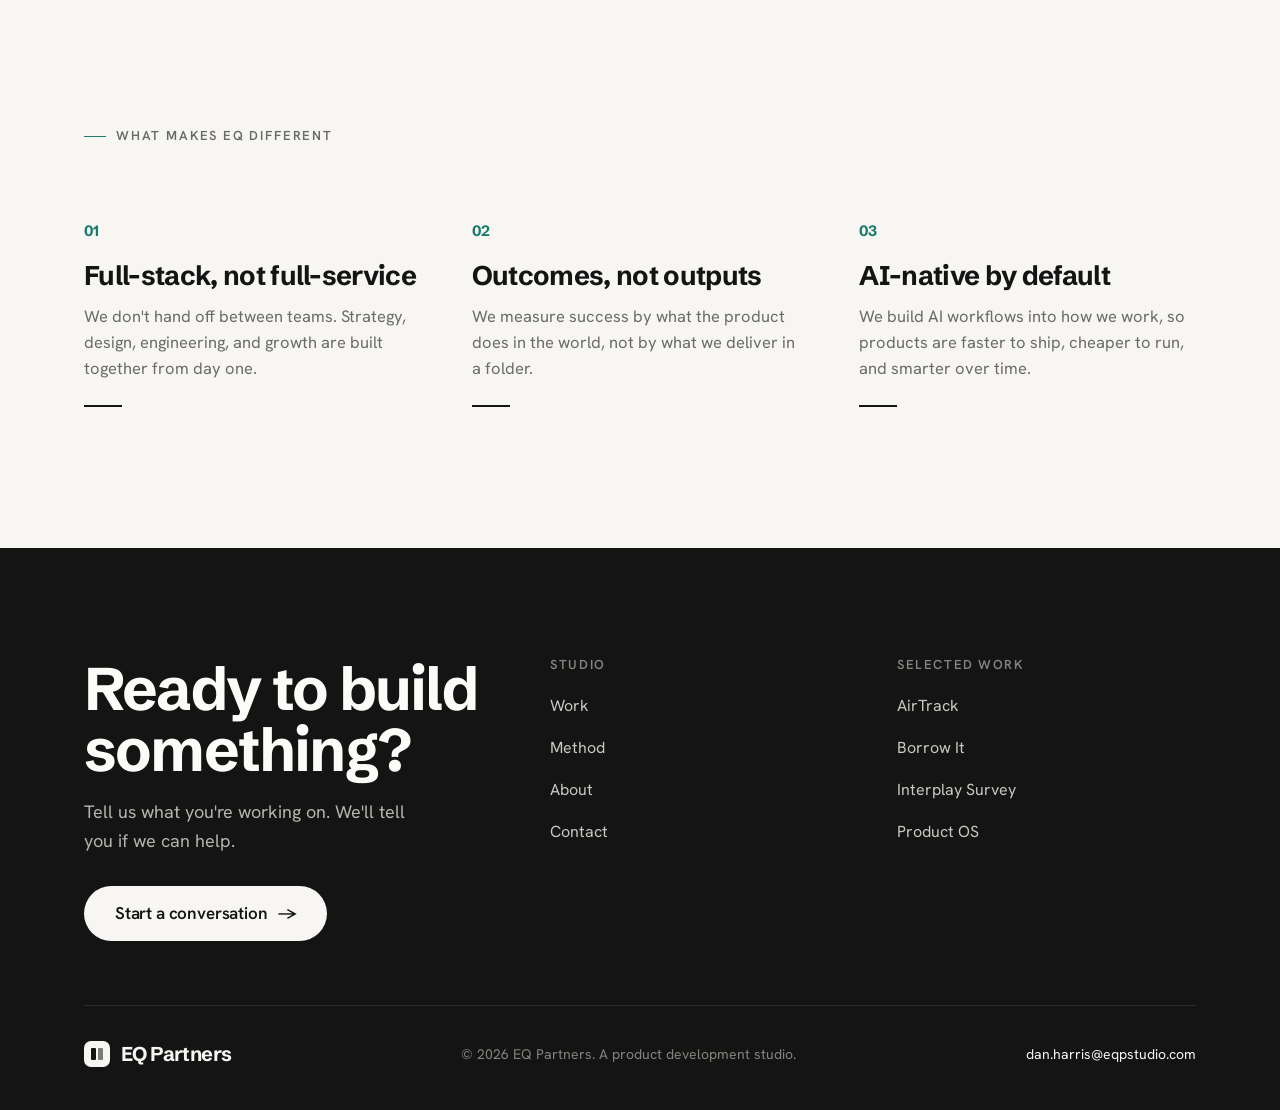
==== commit a49f8e1d: "Update Borrow It URL to www.brw.it.com Co-Authored-By: Claude Sonnet 4.6 <noreply@anthropic.com>" ====
--- a/EQ Partners/index.html
+++ b/EQ Partners/index.html
@@ -194,7 +194,7 @@
         <h3>Access without ownership</h3>
         <p class="desc">A peer-to-peer borrowing platform with a rental comparison layer that aggregates listings into one discovery experience.</p>
         <div class="work-foot">
-          <span class="work-metric">Live<span>at brw.it</span></span>
+          <span class="work-metric">Live<span>at www.brw.it.com</span></span>
           <span class="go">→</span>
         </div>
       </div>
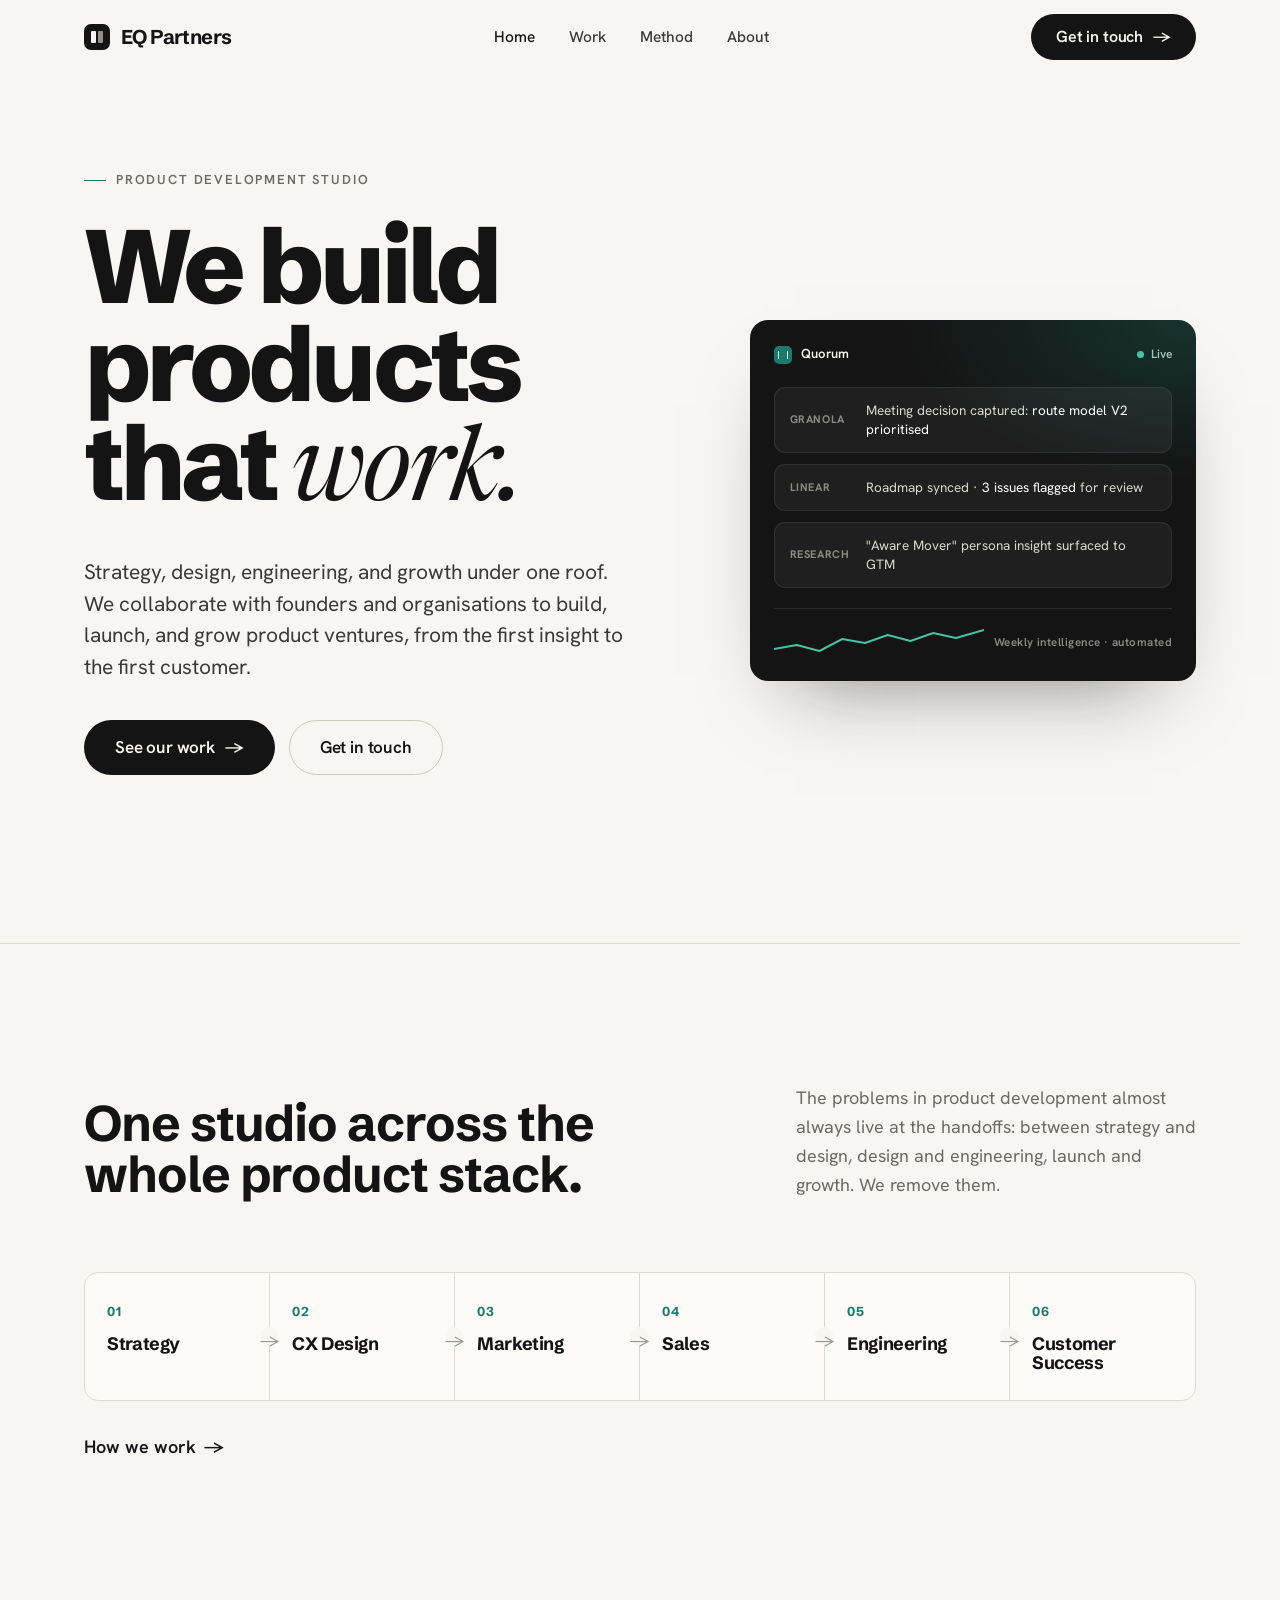
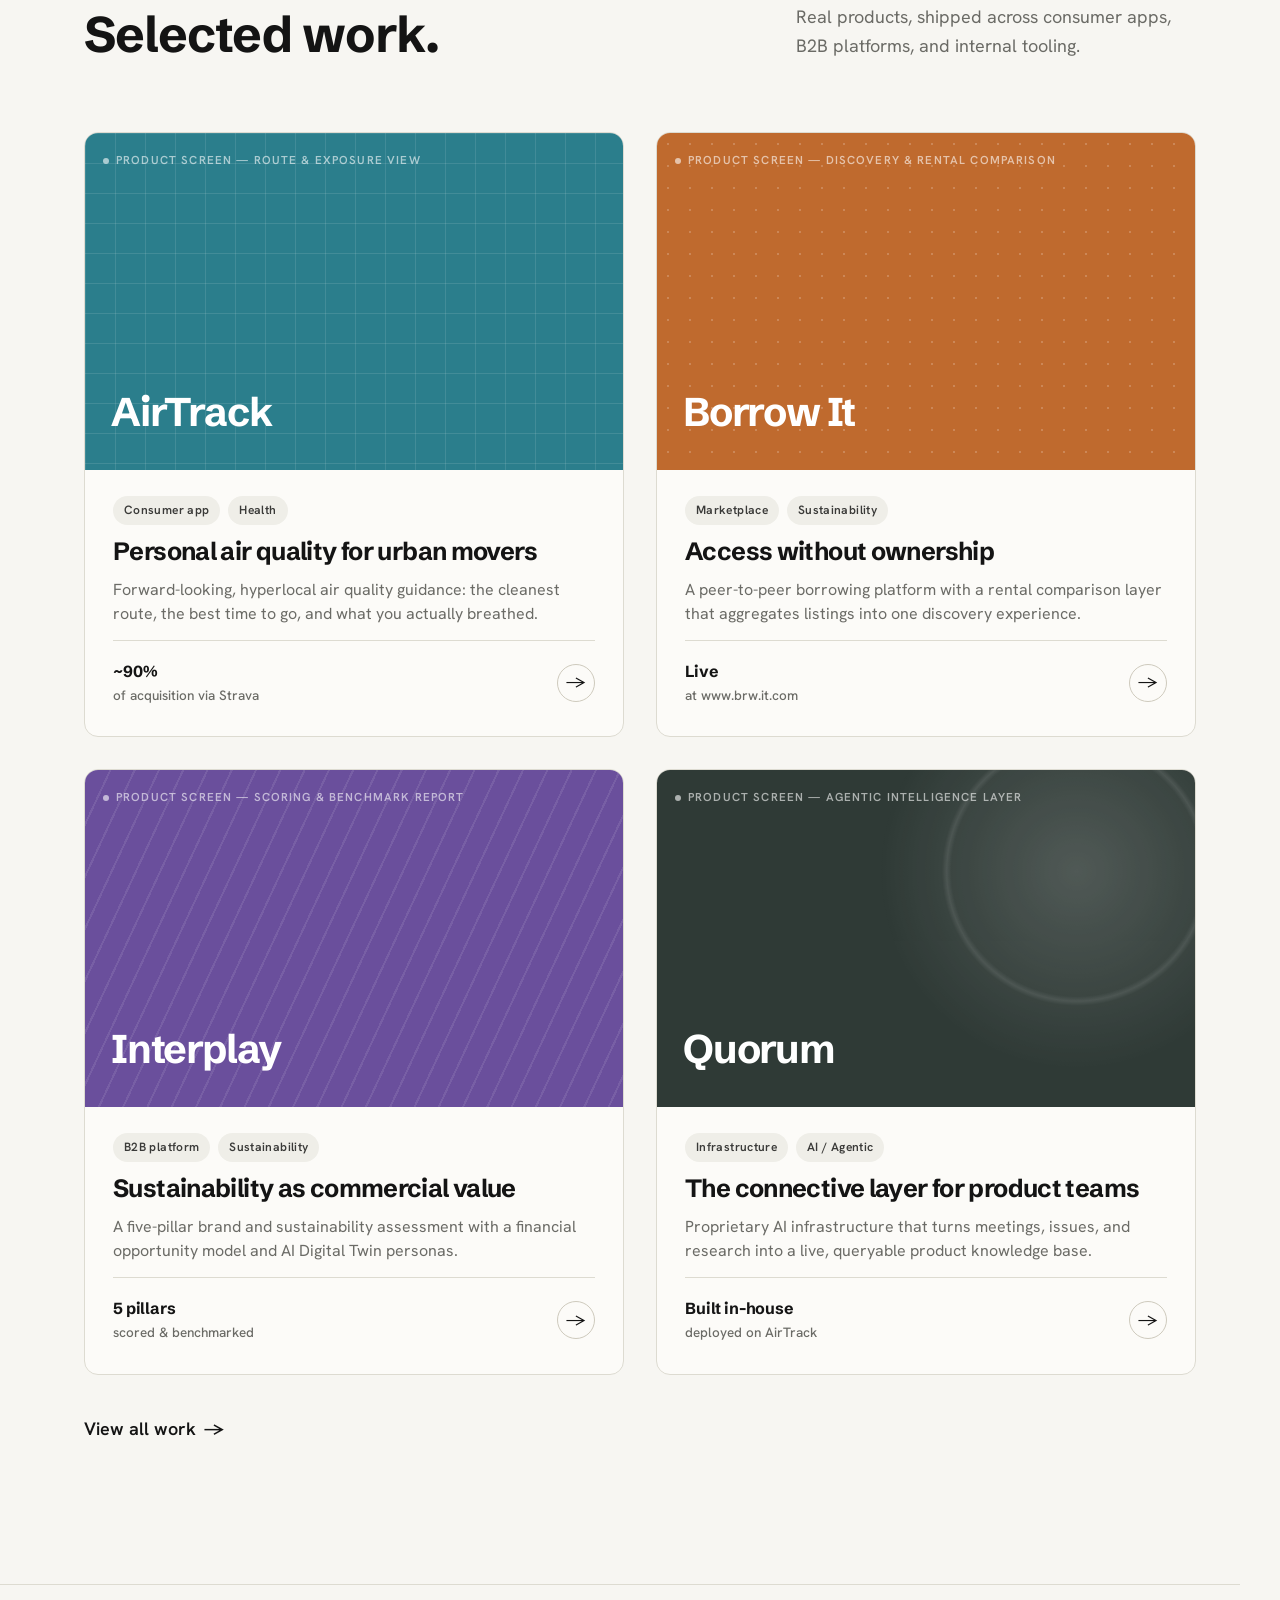
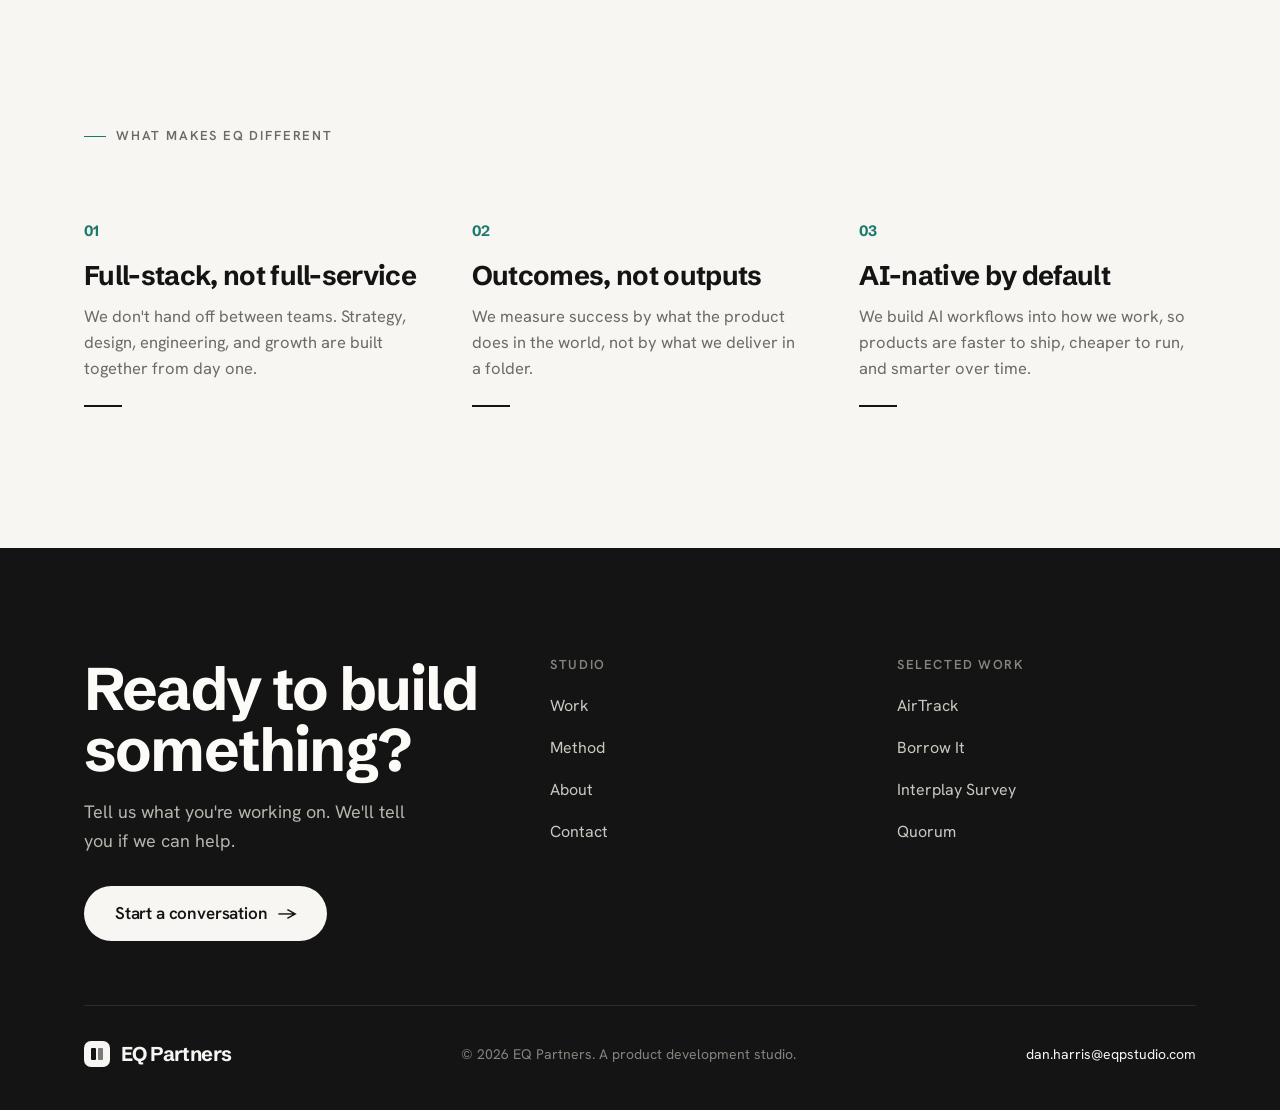
==== commit edd4096a: "Rename Product OS to Quorum across all pages Co-Authored-By: Claude Sonnet 4.6 <noreply@anthropic.co" ====
--- a/EQ Partners/index.html
+++ b/EQ Partners/index.html
@@ -21,7 +21,7 @@
 .hero .trust .dot { width: 7px; height: 7px; border-radius: 50%; background: var(--accent); box-shadow: 0 0 0 4px var(--accent-soft); }
 .hero .trust b { color: var(--ink-2); font-weight: 600; }
 
-/* abstract Product OS panel */
+/* abstract Quorum panel */
 .os-panel {
   background: var(--ink); color: var(--paper); border-radius: 18px;
   padding: 24px; box-shadow: 0 40px 80px -44px rgba(20,20,20,.55);
@@ -112,14 +112,14 @@
       </div>
       <div class="trust reveal" data-delay="4">
         <span class="dot"></span>
-        <span>Selected work: <b>Borrow It · AirTrack · Interplay · Product OS</b></span>
+        <span>Selected work: <b>Borrow It · AirTrack · Interplay · Quorum</b></span>
       </div>
     </div>
 
     <div class="hero-visual reveal" data-delay="2">
       <div class="os-panel" aria-hidden="true">
         <div class="os-head">
-          <div class="t"><span class="ic"></span> Product OS</div>
+          <div class="t"><span class="ic"></span> Quorum</div>
           <div class="os-live"><span class="pulse"></span> Live</div>
         </div>
         <div class="os-rows">
@@ -221,7 +221,7 @@
       <div class="work-thumb">
         <span class="ph-label">Product screen — agentic intelligence layer</span>
         <div class="thumb-art art-rings"></div>
-        <span class="wm">Product OS</span>
+        <span class="wm">Quorum</span>
       </div>
       <div class="work-body">
         <div class="work-tags"><span class="tag">Infrastructure</span><span class="tag">AI / Agentic</span></div>
@@ -293,7 +293,7 @@
           <li><a href="airtrack.html">AirTrack</a></li>
           <li><a href="work.html">Borrow It</a></li>
           <li><a href="work.html">Interplay Survey</a></li>
-          <li><a href="work.html">Product OS</a></li>
+          <li><a href="work.html">Quorum</a></li>
         </ul>
       </div>
     </div>
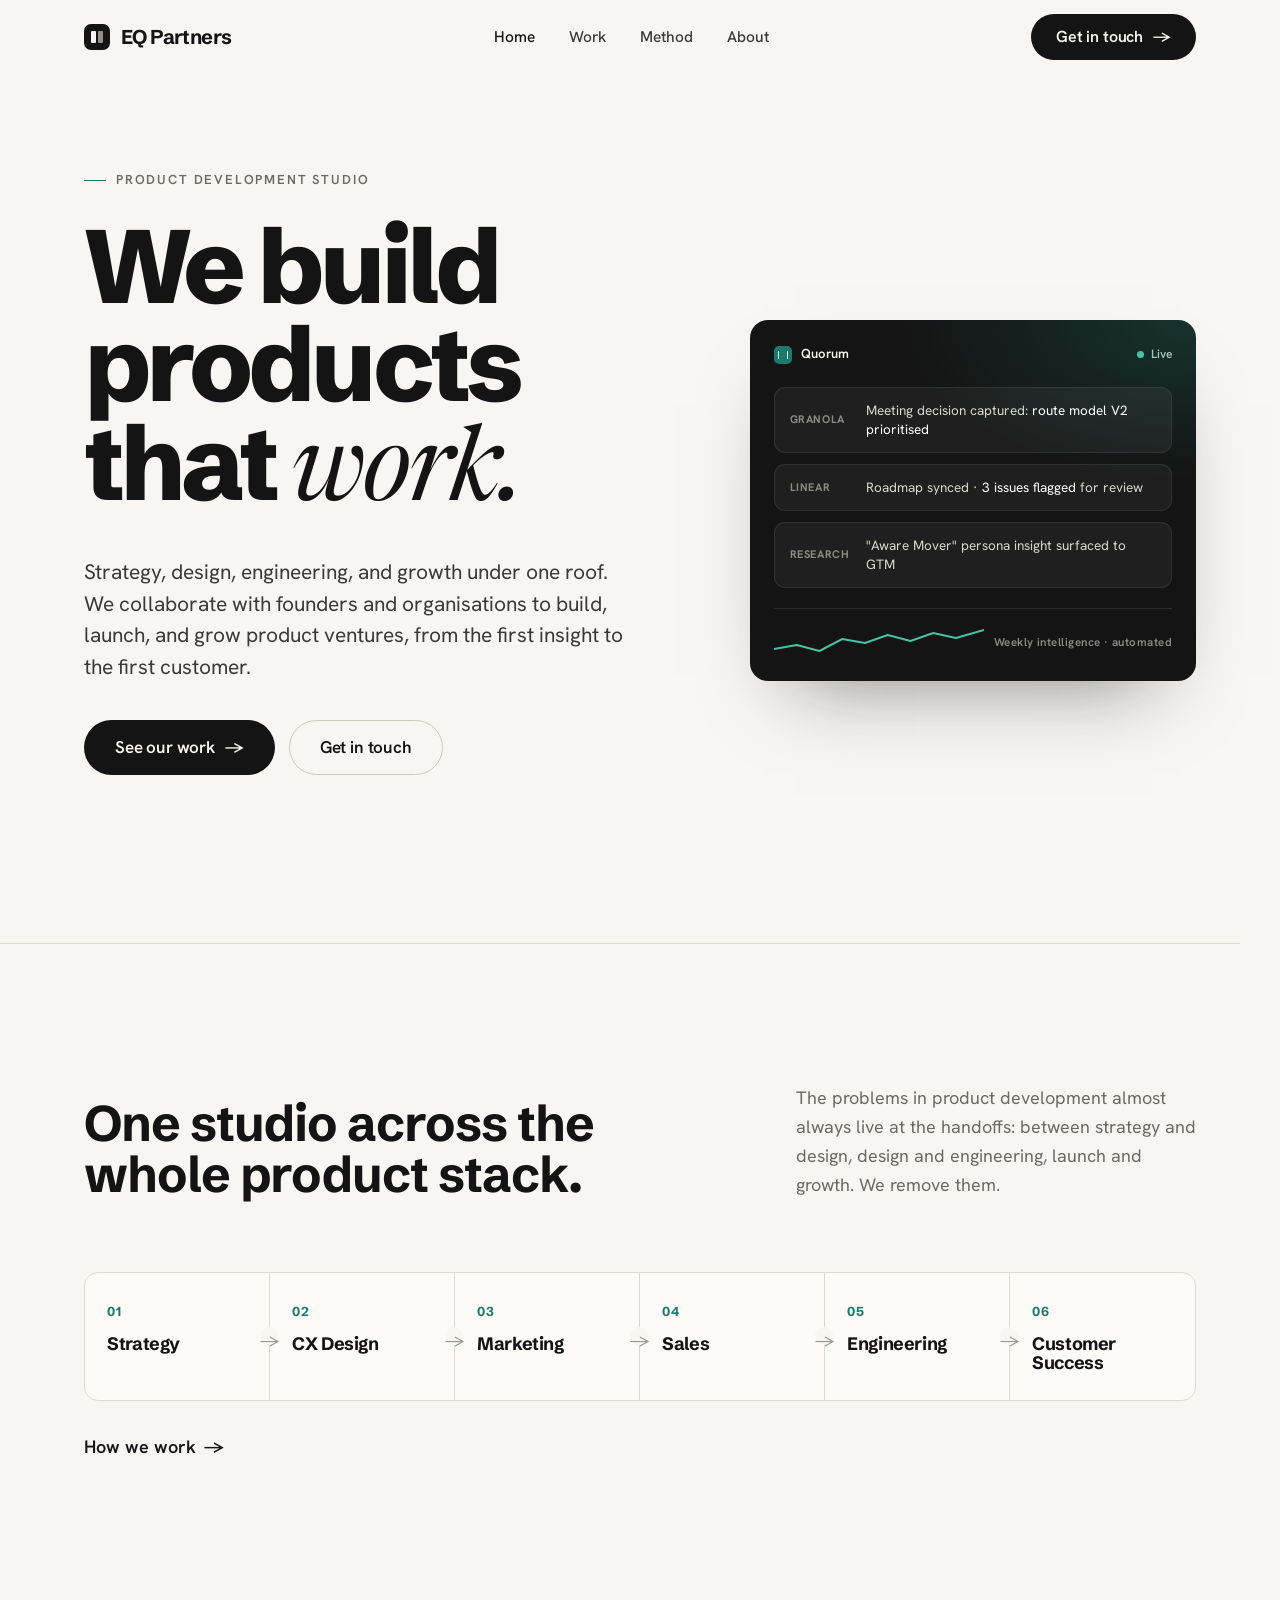
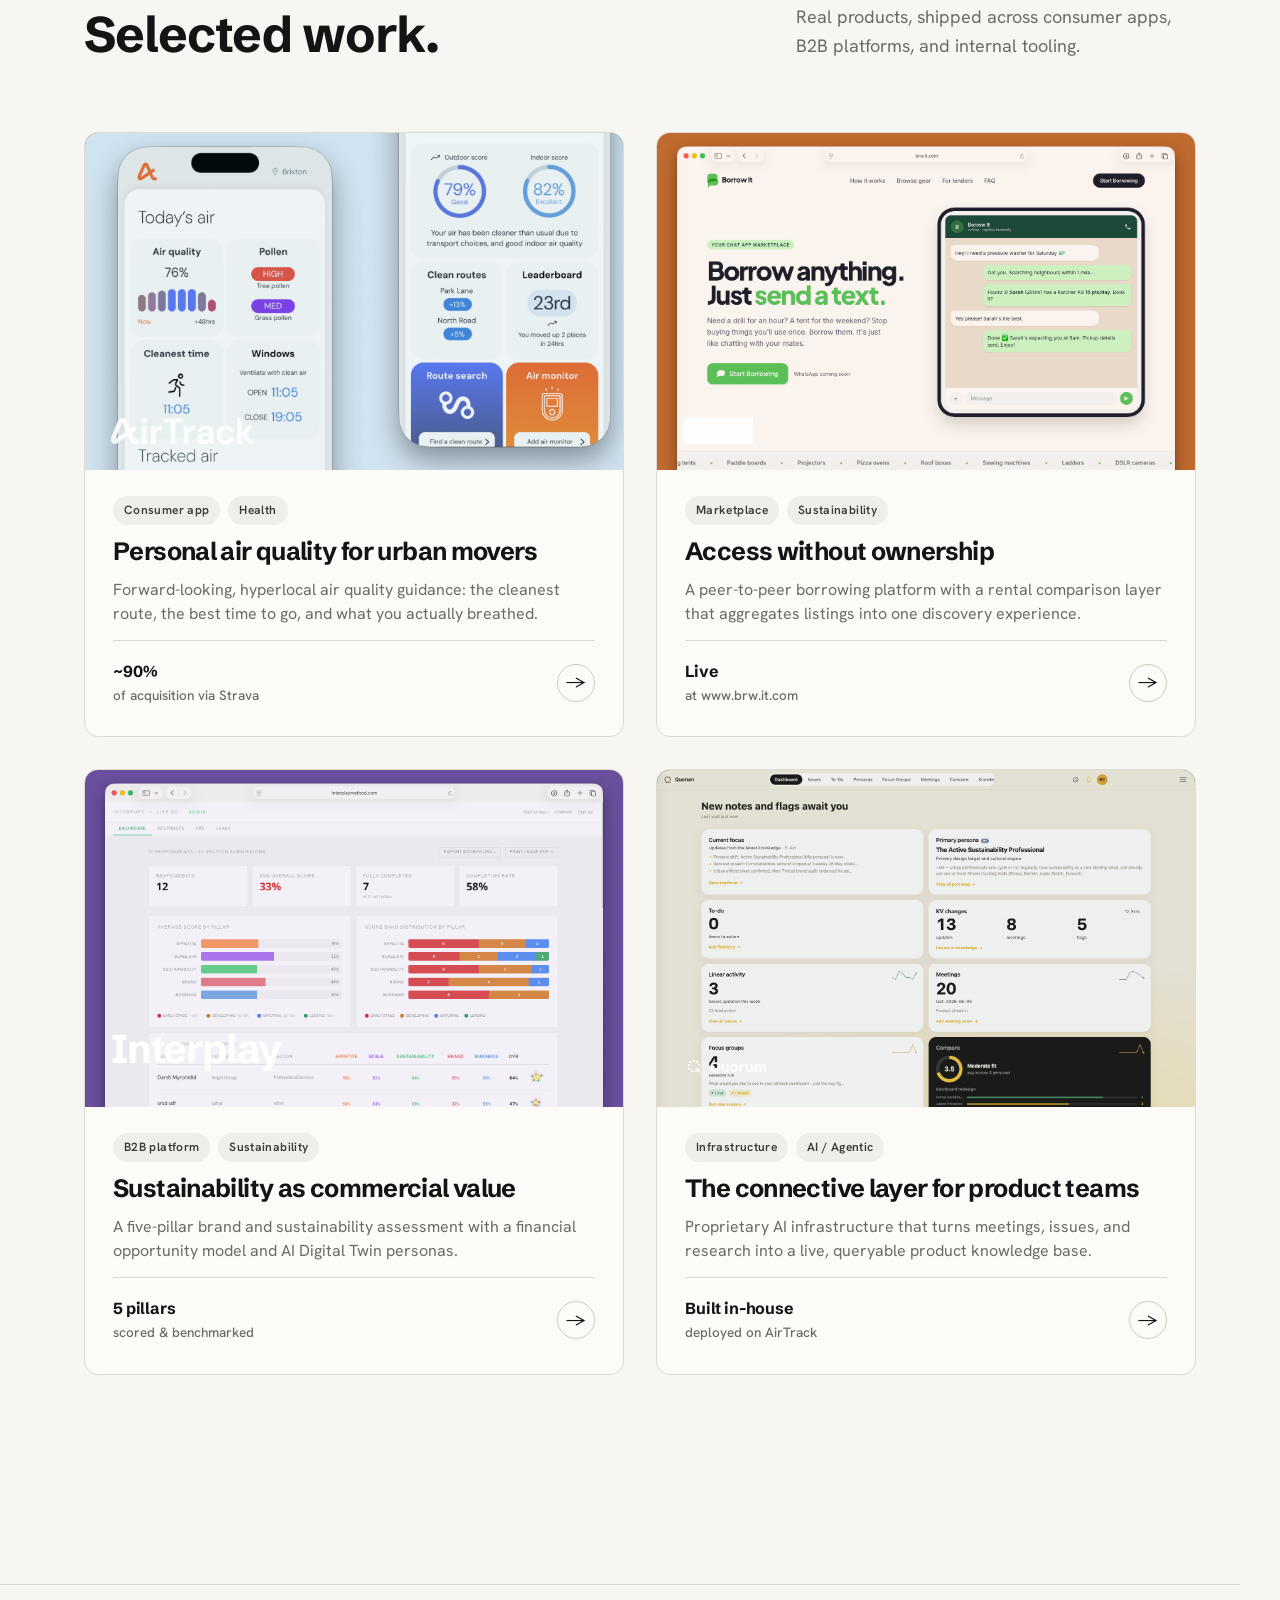
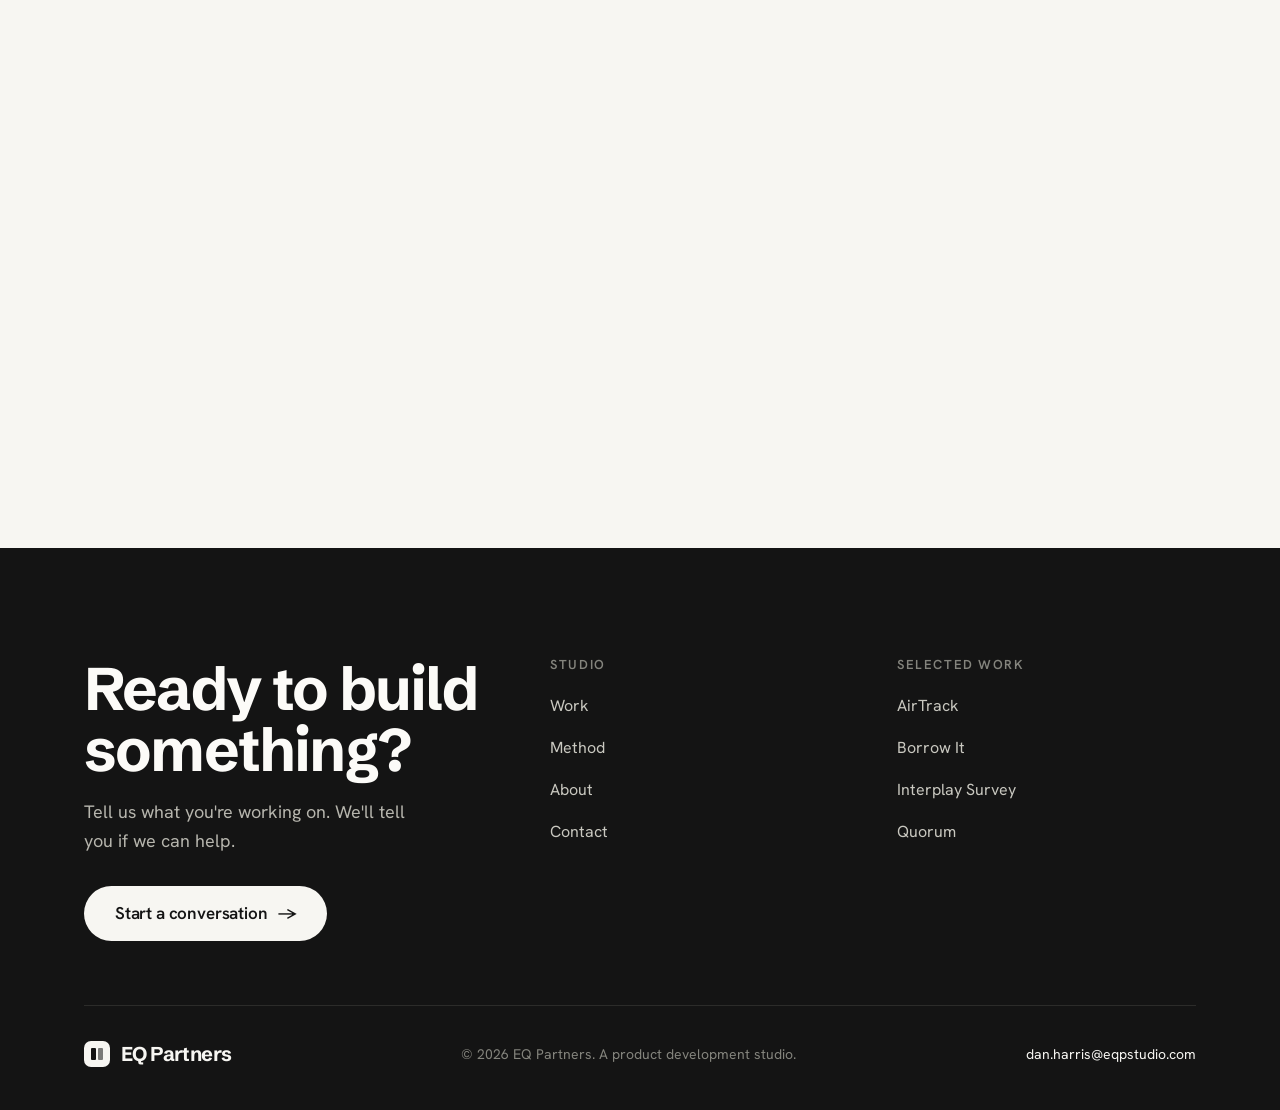
==== commit 1ee39f73: "Add real product screenshots and logos to work cards and case study Replace CSS art placeholders wit" ====
--- a/EQ Partners/index.html
+++ b/EQ Partners/index.html
@@ -168,9 +168,8 @@
 
     <a class="work-card reveal" href="airtrack.html" style="--prod:var(--airtrack)" data-delay="1">
       <div class="work-thumb">
-        <span class="ph-label">Product screen — route &amp; exposure view</span>
-        <div class="thumb-art art-grid"></div>
-        <span class="wm">AirTrack</span>
+        <img class="thumb-img" src="AirtrackScreens.svg" alt="AirTrack product screens" />
+        <img class="wm-logo" src="airtrack-logo-orange.svg" alt="AirTrack" />
       </div>
       <div class="work-body">
         <div class="work-tags"><span class="tag">Consumer app</span><span class="tag">Health</span></div>
@@ -185,9 +184,8 @@
 
     <a class="work-card reveal" href="work.html" style="--prod:var(--borrow)" data-delay="2">
       <div class="work-thumb">
-        <span class="ph-label">Product screen — discovery &amp; rental comparison</span>
-        <div class="thumb-art art-dots"></div>
-        <span class="wm">Borrow It</span>
+        <img class="thumb-img" src="Borrowitlanding.png" alt="Borrow It product screen" />
+        <img class="wm-logo" src="BorrowitLU.png" alt="Borrow It" />
       </div>
       <div class="work-body">
         <div class="work-tags"><span class="tag">Marketplace</span><span class="tag">Sustainability</span></div>
@@ -202,8 +200,7 @@
 
     <a class="work-card reveal" href="work.html" style="--prod:var(--interplay)" data-delay="1">
       <div class="work-thumb">
-        <span class="ph-label">Product screen — scoring &amp; benchmark report</span>
-        <div class="thumb-art art-lines"></div>
+        <img class="thumb-img" src="InterplayDashboard.png" alt="Interplay dashboard" />
         <span class="wm">Interplay</span>
       </div>
       <div class="work-body">
@@ -219,9 +216,8 @@
 
     <a class="work-card reveal" href="work.html" style="--prod:var(--os)" data-delay="2">
       <div class="work-thumb">
-        <span class="ph-label">Product screen — agentic intelligence layer</span>
-        <div class="thumb-art art-rings"></div>
-        <span class="wm">Quorum</span>
+        <img class="thumb-img" src="QuorumScreen.png" alt="Quorum dashboard" />
+        <img class="wm-logo" src="logo-quorum.svg" alt="Quorum" />
       </div>
       <div class="work-body">
         <div class="work-tags"><span class="tag">Infrastructure</span><span class="tag">AI / Agentic</span></div>
--- a/EQ Partners/styles.css
+++ b/EQ Partners/styles.css
@@ -293,10 +293,13 @@
 }
 .work-thumb .ph-label::before { content: ""; width: 6px; height: 6px; border-radius: 50%; background: currentColor; }
 .work-thumb .thumb-art { position: absolute; inset: 0; opacity: .9; }
+.work-thumb .thumb-img { position: absolute; inset: 0; width: 100%; height: 100%; object-fit: cover; object-position: top center; opacity: .92; transition: transform .6s ease; }
+.work-card:hover .thumb-img { transform: scale(1.04); }
 .work-thumb .wm {
   position: relative; font-family: var(--display); font-weight: 700;
   font-size: clamp(26px, 3.5vw, 40px); color: #fff; letter-spacing: -0.03em; z-index: 2;
 }
+.work-thumb .wm-logo { position: relative; z-index: 2; height: clamp(20px, 2vw, 26px); width: auto; max-width: 150px; filter: brightness(0) invert(1); opacity: .9; }
 .work-body { padding: 26px 28px 30px; display: flex; flex-direction: column; gap: 14px; flex: 1; }
 .work-tags { display: flex; gap: 8px; flex-wrap: wrap; }
 .tag {
@@ -337,6 +340,8 @@
 .cs-banner .ph-label::before { content:""; width:7px; height:7px; border-radius:50%; background: currentColor; }
 .cs-banner .wm { position: relative; z-index: 2; font-family: var(--display); font-weight: 800; font-size: clamp(40px, 8vw, 92px); color: #fff; letter-spacing: -0.04em; }
 .cs-banner .thumb-art { position: absolute; inset: 0; }
+.cs-banner .thumb-img { position: absolute; inset: 0; width: 100%; height: 100%; object-fit: cover; object-position: top center; }
+.cs-banner .wm-logo { position: relative; z-index: 2; height: clamp(28px, 3.5vw, 44px); width: auto; max-width: 220px; filter: brightness(0) invert(1); opacity: .9; }
 
 /* meta bar */
 .cs-meta { display: grid; grid-template-columns: repeat(4, 1fr); gap: 0; border: 1px solid var(--line); border-radius: var(--radius); overflow: hidden; background: var(--white); }
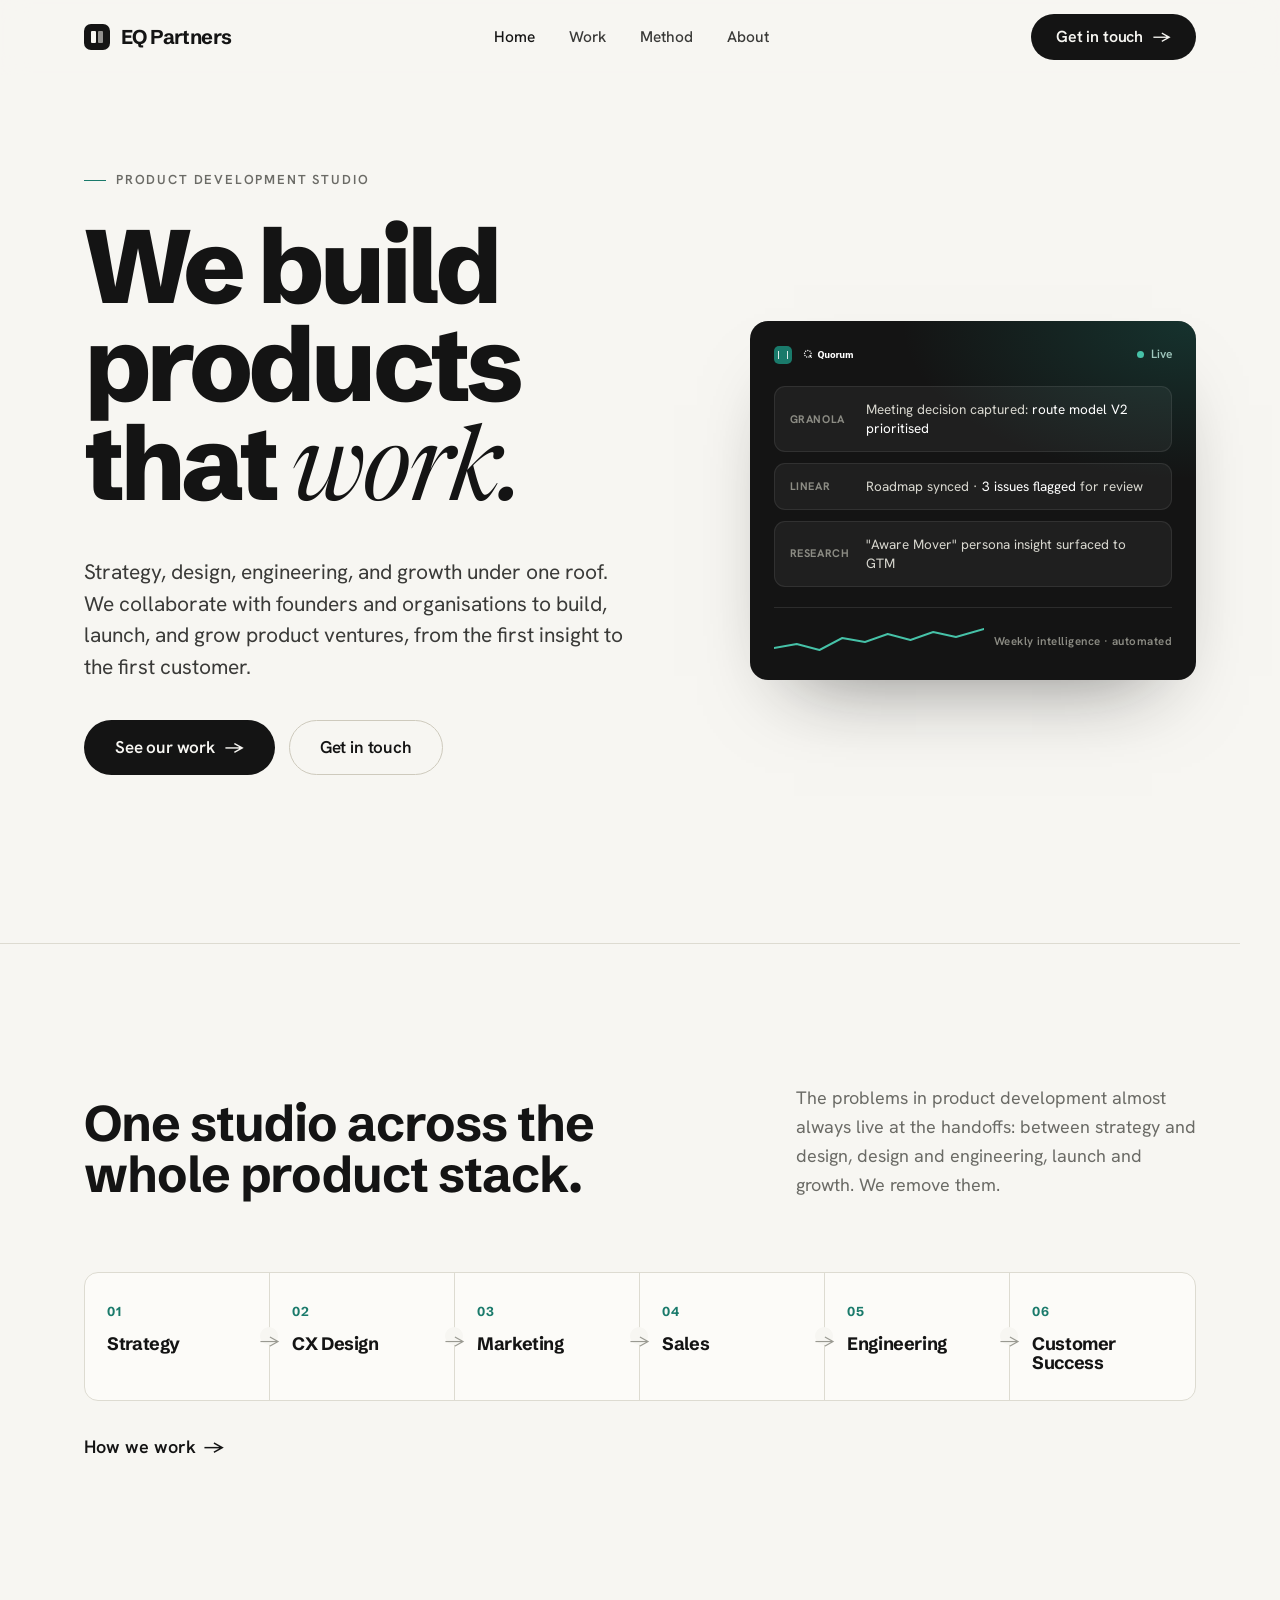
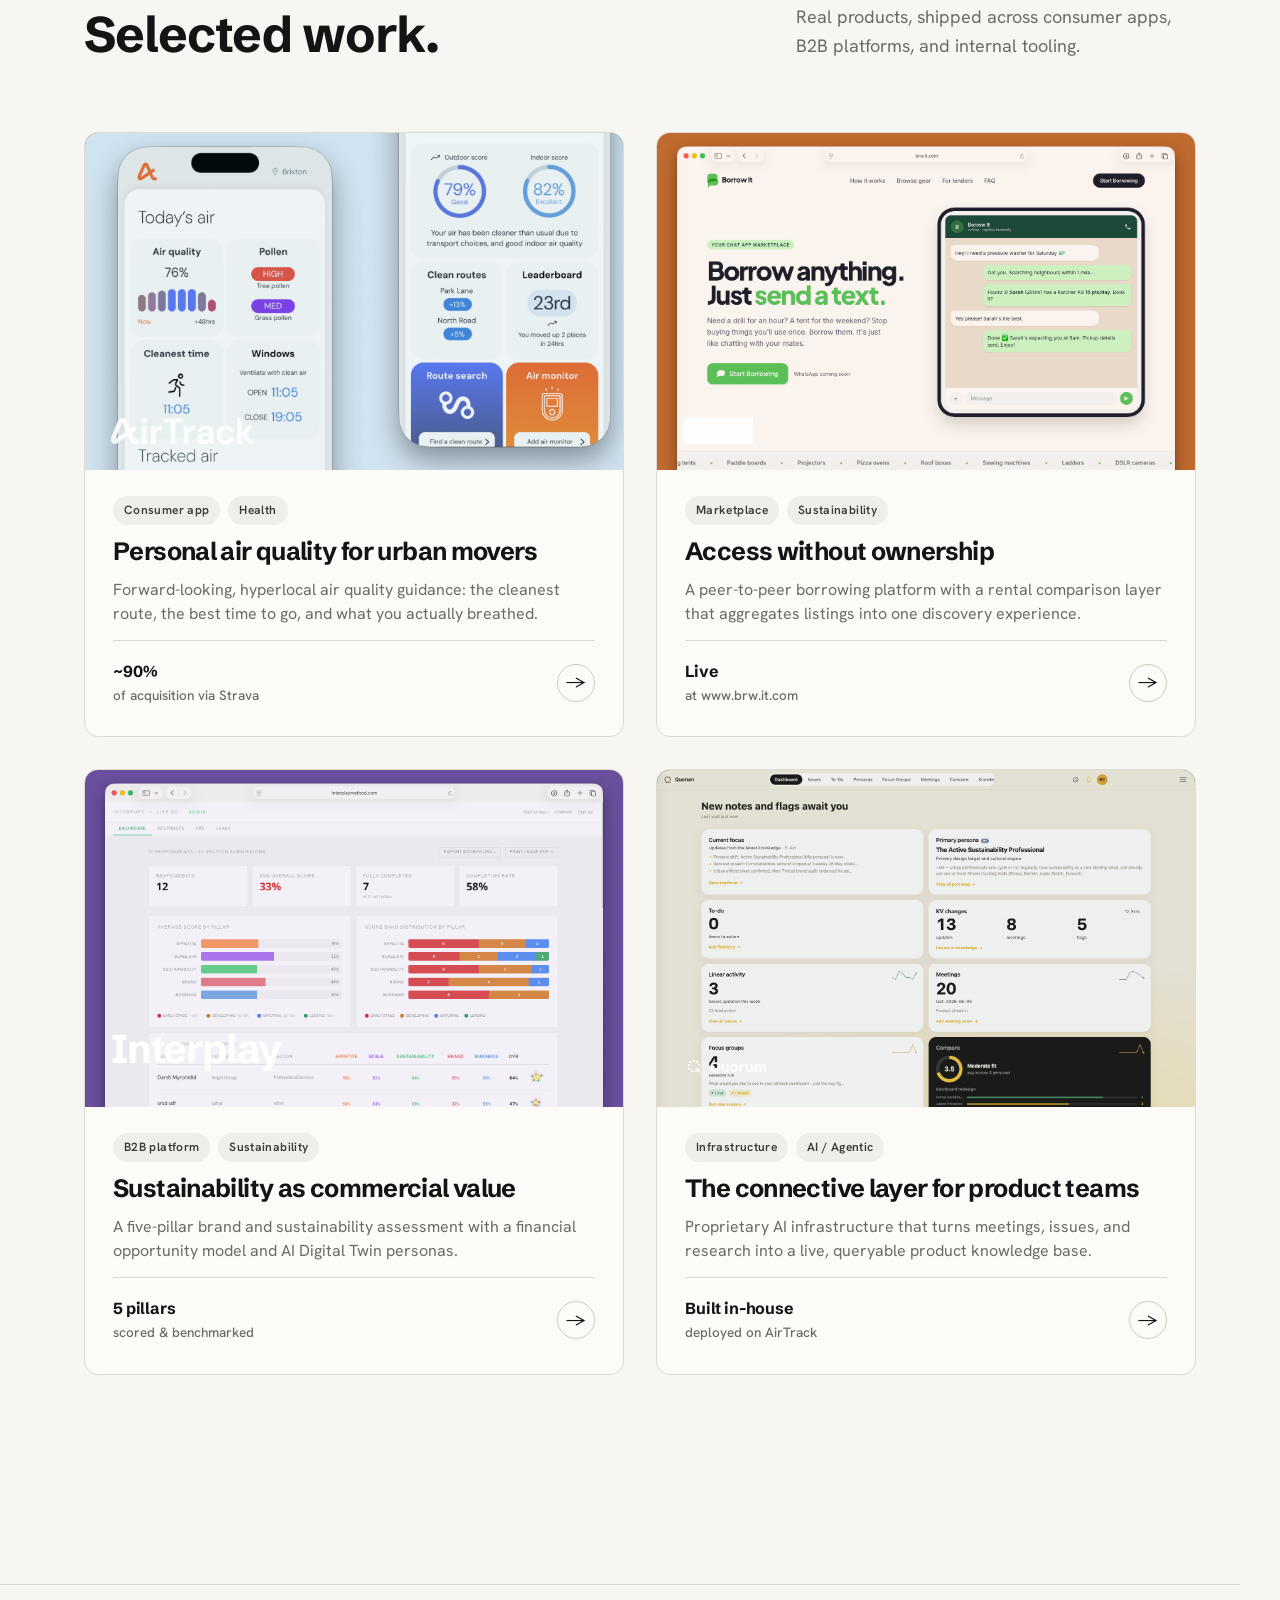
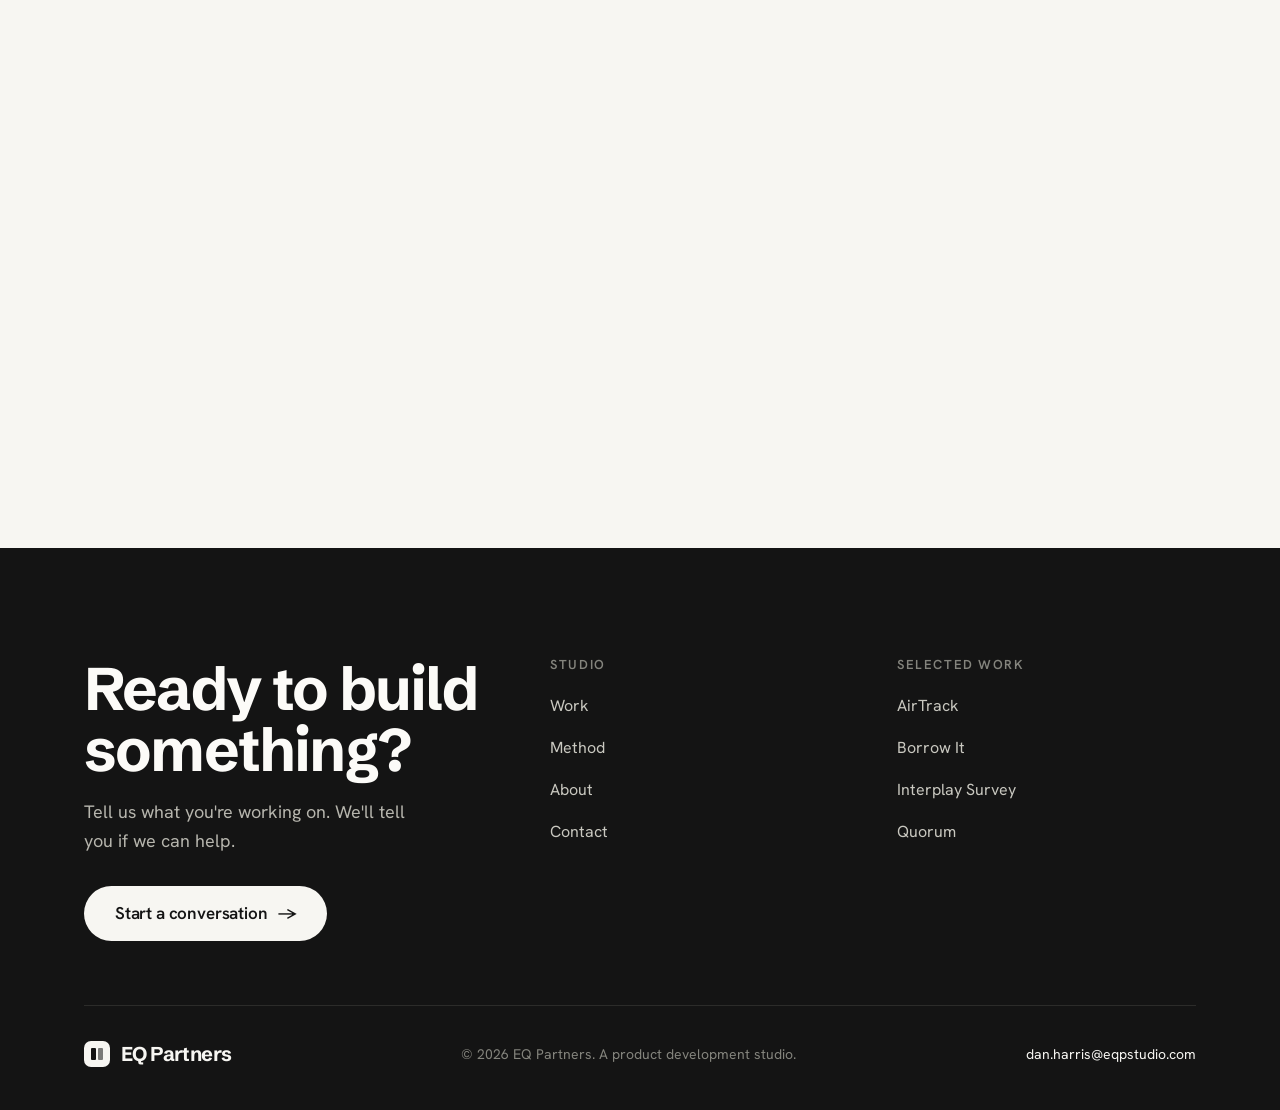
==== commit f7b83bc5: "Replace Quorum text with logo in hero panel Co-Authored-By: Claude Sonnet 4.6 <noreply@anthropic.com" ====
--- a/EQ Partners/index.html
+++ b/EQ Partners/index.html
@@ -119,7 +119,7 @@
     <div class="hero-visual reveal" data-delay="2">
       <div class="os-panel" aria-hidden="true">
         <div class="os-head">
-          <div class="t"><span class="ic"></span> Quorum</div>
+          <div class="t"><span class="ic"></span> <img src="logo-quorum.svg" alt="Quorum" style="height:16px;width:auto;filter:brightness(0) invert(1);vertical-align:middle;" /></div>
           <div class="os-live"><span class="pulse"></span> Live</div>
         </div>
         <div class="os-rows">
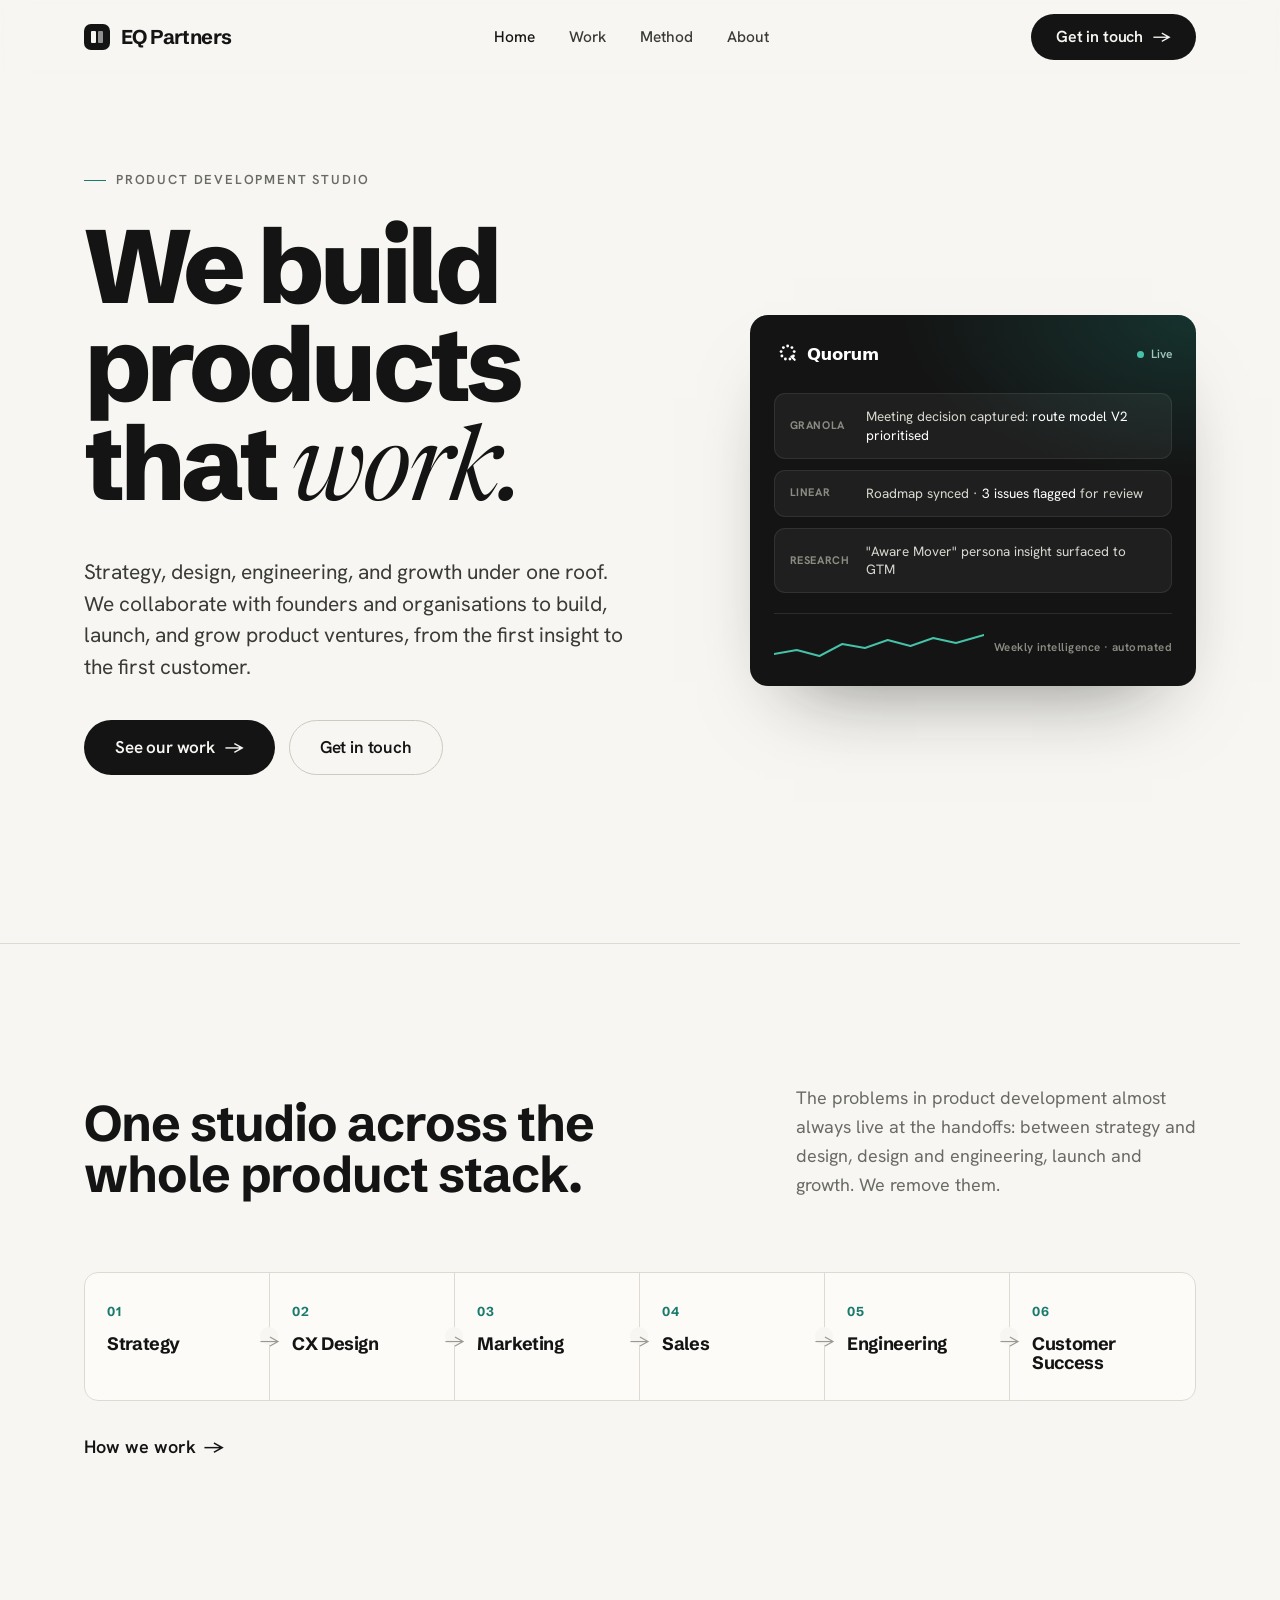
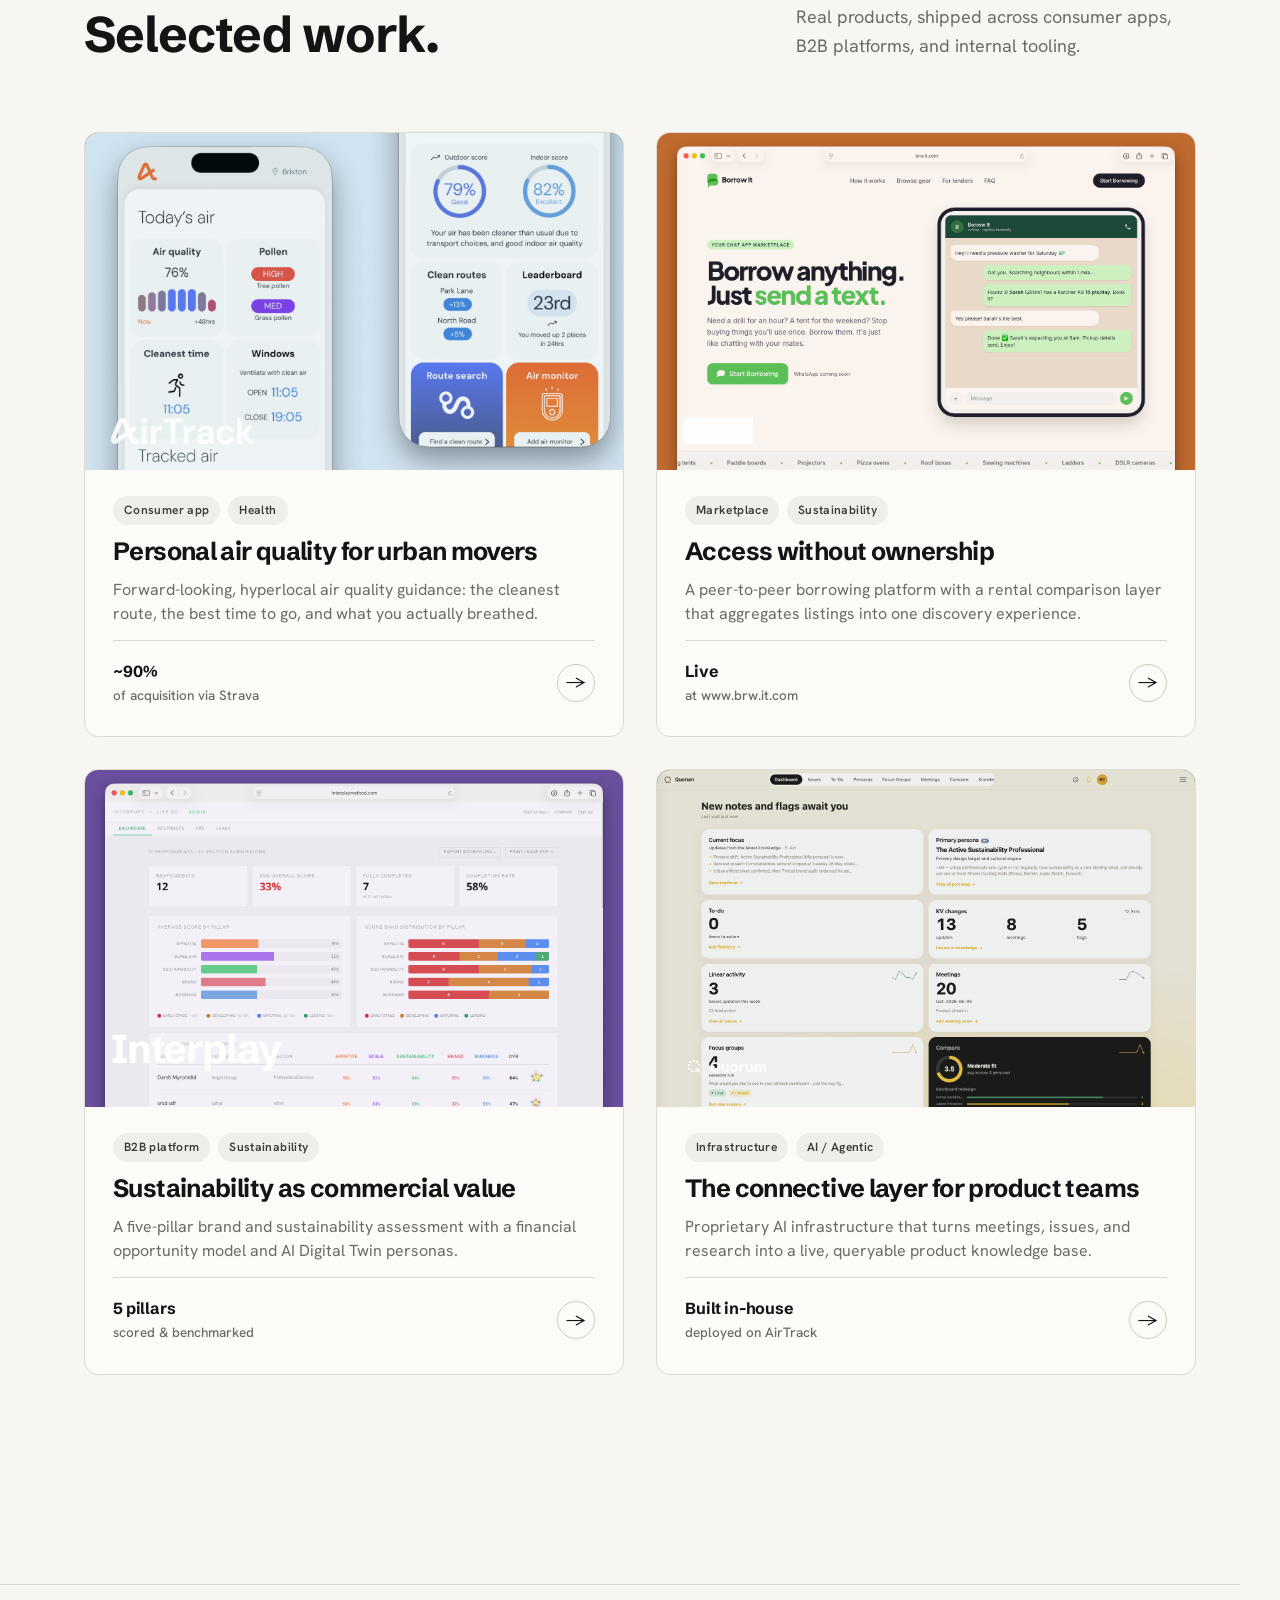
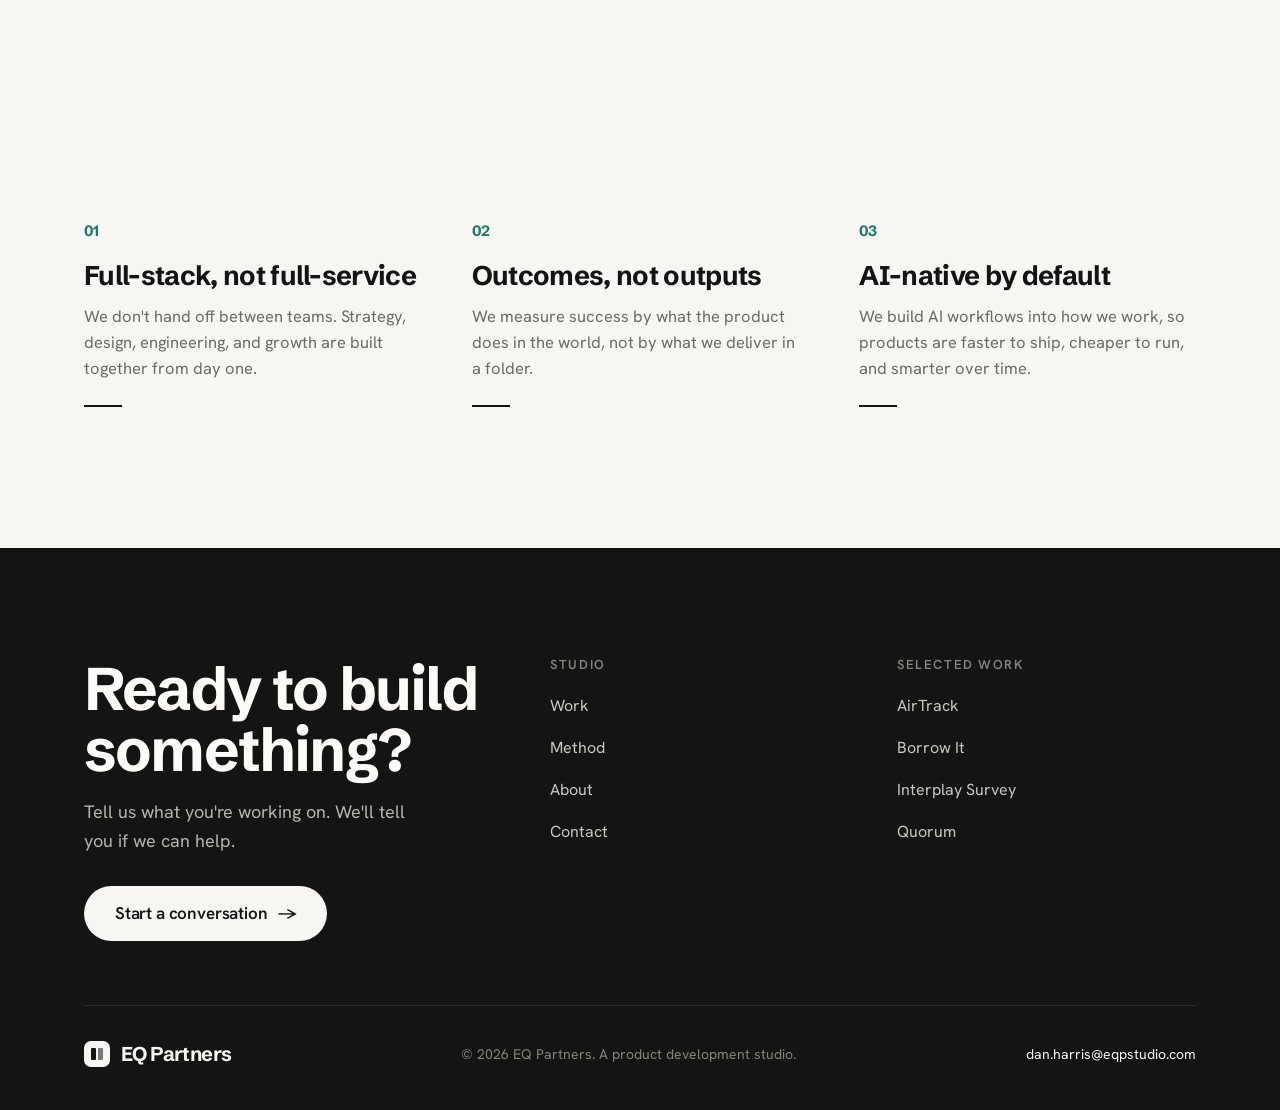
==== commit cfc6c2fe: "Remove icon and double Quorum logo size in hero panel Co-Authored-By: Claude Sonnet 4.6 <noreply@ant" ====
--- a/EQ Partners/index.html
+++ b/EQ Partners/index.html
@@ -119,7 +119,7 @@
     <div class="hero-visual reveal" data-delay="2">
       <div class="os-panel" aria-hidden="true">
         <div class="os-head">
-          <div class="t"><span class="ic"></span> <img src="logo-quorum.svg" alt="Quorum" style="height:16px;width:auto;filter:brightness(0) invert(1);vertical-align:middle;" /></div>
+          <div class="t"><img src="logo-quorum.svg" alt="Quorum" style="height:32px;width:auto;filter:brightness(0) invert(1);vertical-align:middle;" /></div>
           <div class="os-live"><span class="pulse"></span> Live</div>
         </div>
         <div class="os-rows">
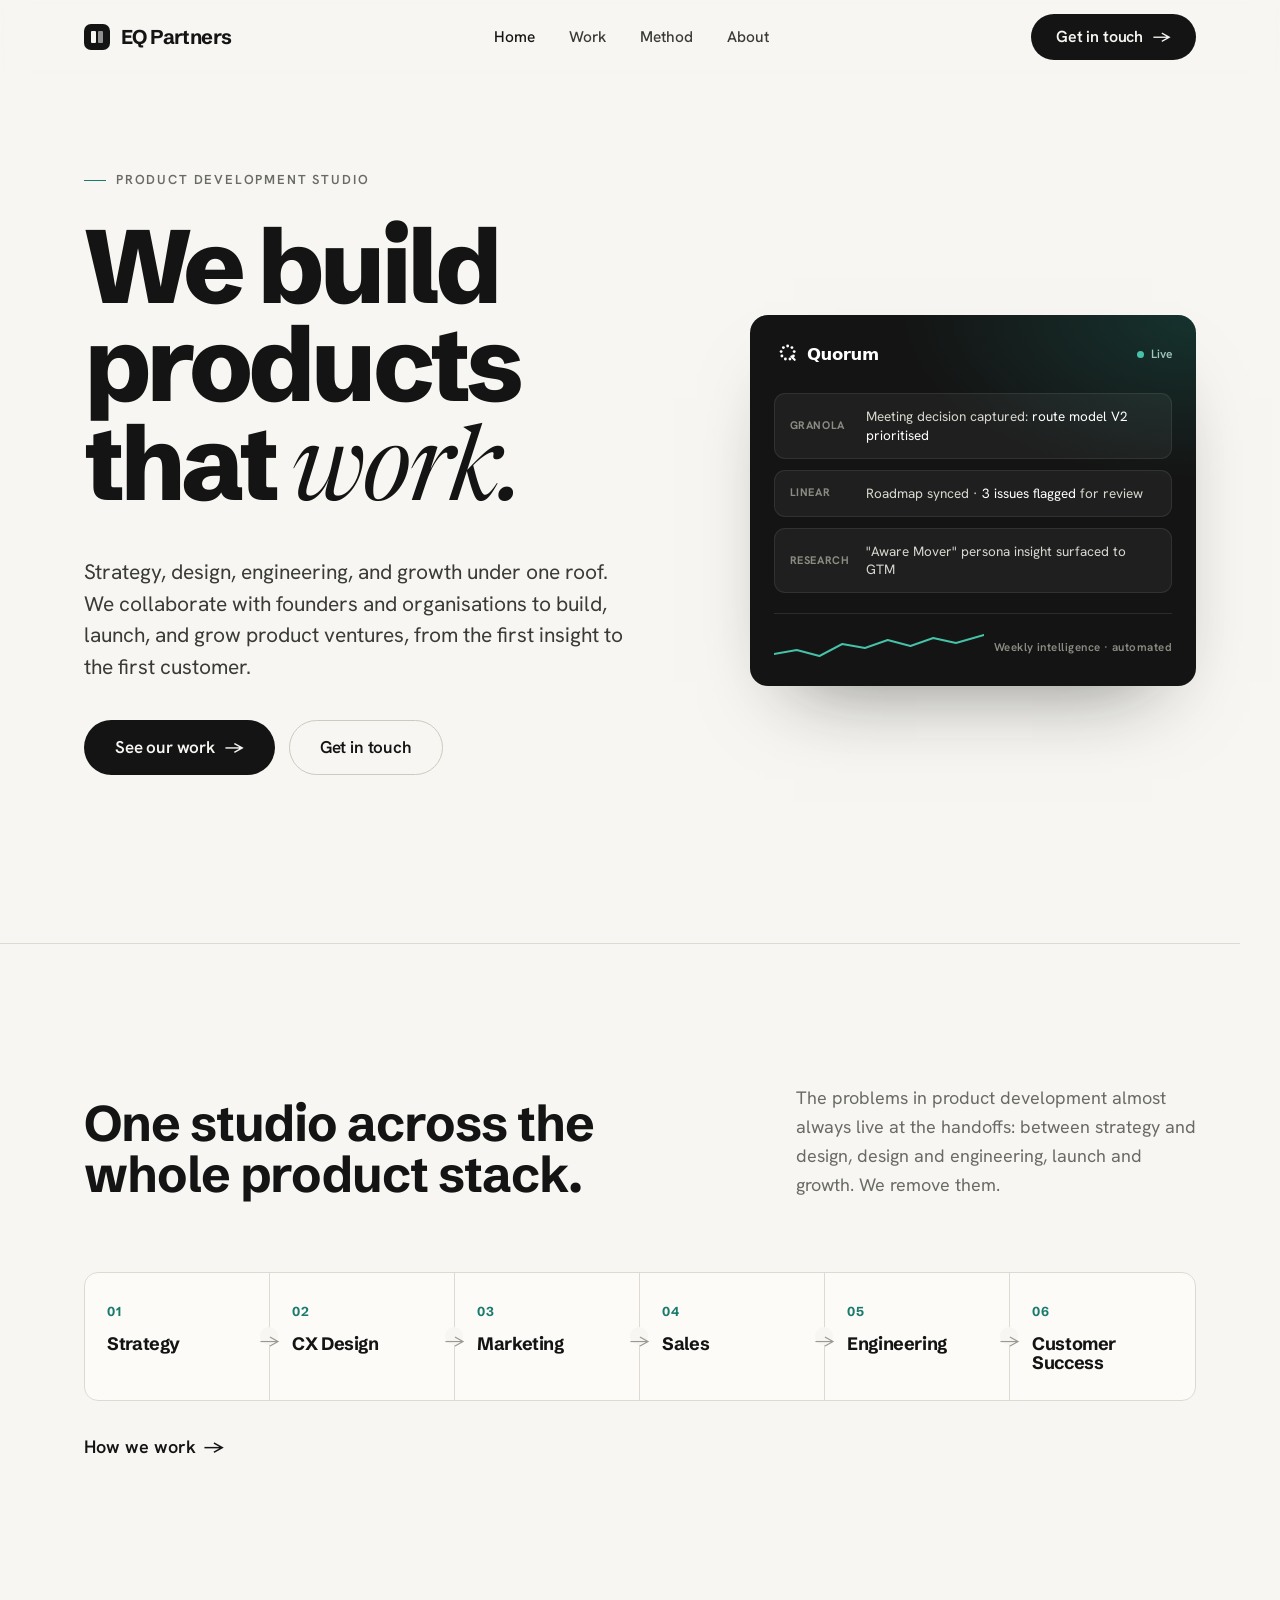
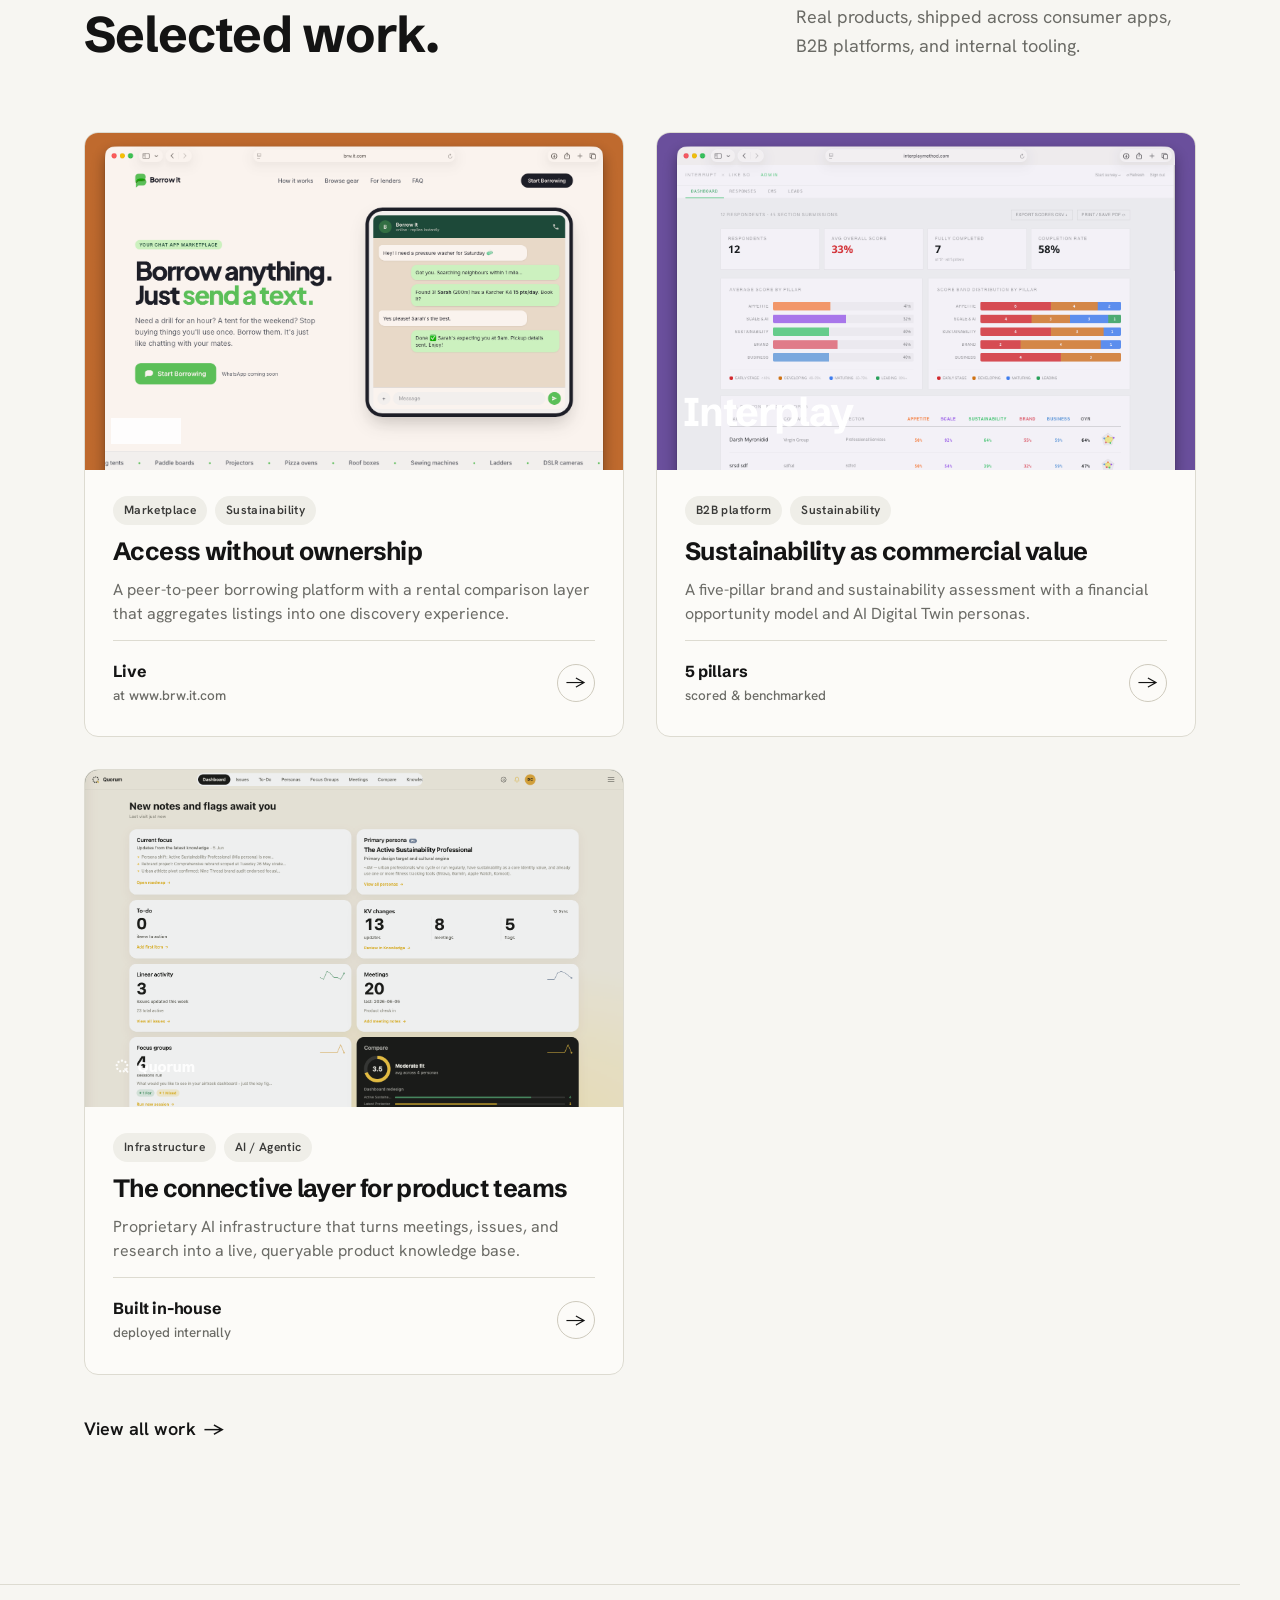
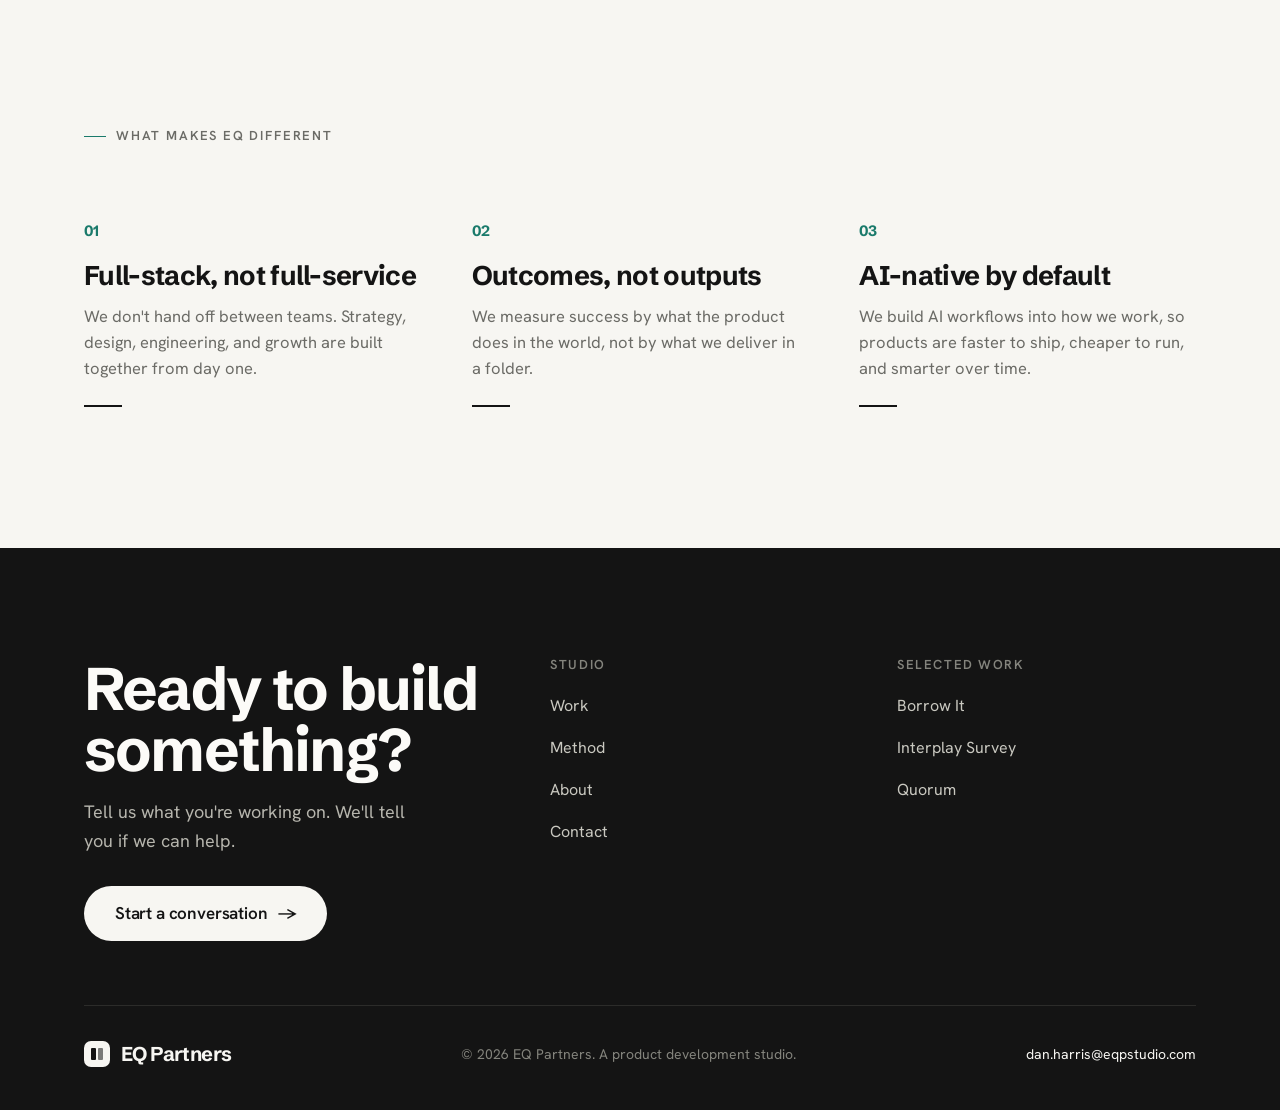
==== commit 93332c60: "Remove AirTrack from site (card, links, footer references) airtrack.html retained locally but all li" ====
--- a/EQ Partners/index.html
+++ b/EQ Partners/index.html
@@ -112,7 +112,7 @@
       </div>
       <div class="trust reveal" data-delay="4">
         <span class="dot"></span>
-        <span>Selected work: <b>Borrow It · AirTrack · Interplay · Quorum</b></span>
+        <span>Selected work: <b>Borrow It · Interplay · Quorum</b></span>
       </div>
     </div>
 
@@ -166,21 +166,6 @@
   </div>
   <div class="work-grid">
 
-    <a class="work-card reveal" href="airtrack.html" style="--prod:var(--airtrack)" data-delay="1">
-      <div class="work-thumb">
-        <img class="thumb-img" src="AirtrackScreens.svg" alt="AirTrack product screens" />
-        <img class="wm-logo" src="airtrack-logo-orange.svg" alt="AirTrack" />
-      </div>
-      <div class="work-body">
-        <div class="work-tags"><span class="tag">Consumer app</span><span class="tag">Health</span></div>
-        <h3>Personal air quality for urban movers</h3>
-        <p class="desc">Forward-looking, hyperlocal air quality guidance: the cleanest route, the best time to go, and what you actually breathed.</p>
-        <div class="work-foot">
-          <span class="work-metric">~90%<span>of acquisition via Strava</span></span>
-          <span class="go">→</span>
-        </div>
-      </div>
-    </a>
 
     <a class="work-card reveal" href="work.html" style="--prod:var(--borrow)" data-delay="2">
       <div class="work-thumb">
@@ -224,7 +209,7 @@
         <h3>The connective layer for product teams</h3>
         <p class="desc">Proprietary AI infrastructure that turns meetings, issues, and research into a live, queryable product knowledge base.</p>
         <div class="work-foot">
-          <span class="work-metric">Built in-house<span>deployed on AirTrack</span></span>
+          <span class="work-metric">Built in-house<span>deployed internally</span></span>
           <span class="go">→</span>
         </div>
       </div>
@@ -286,7 +271,7 @@
       <div class="footer-col">
         <h4>Selected work</h4>
         <ul>
-          <li><a href="airtrack.html">AirTrack</a></li>
+
           <li><a href="work.html">Borrow It</a></li>
           <li><a href="work.html">Interplay Survey</a></li>
           <li><a href="work.html">Quorum</a></li>
